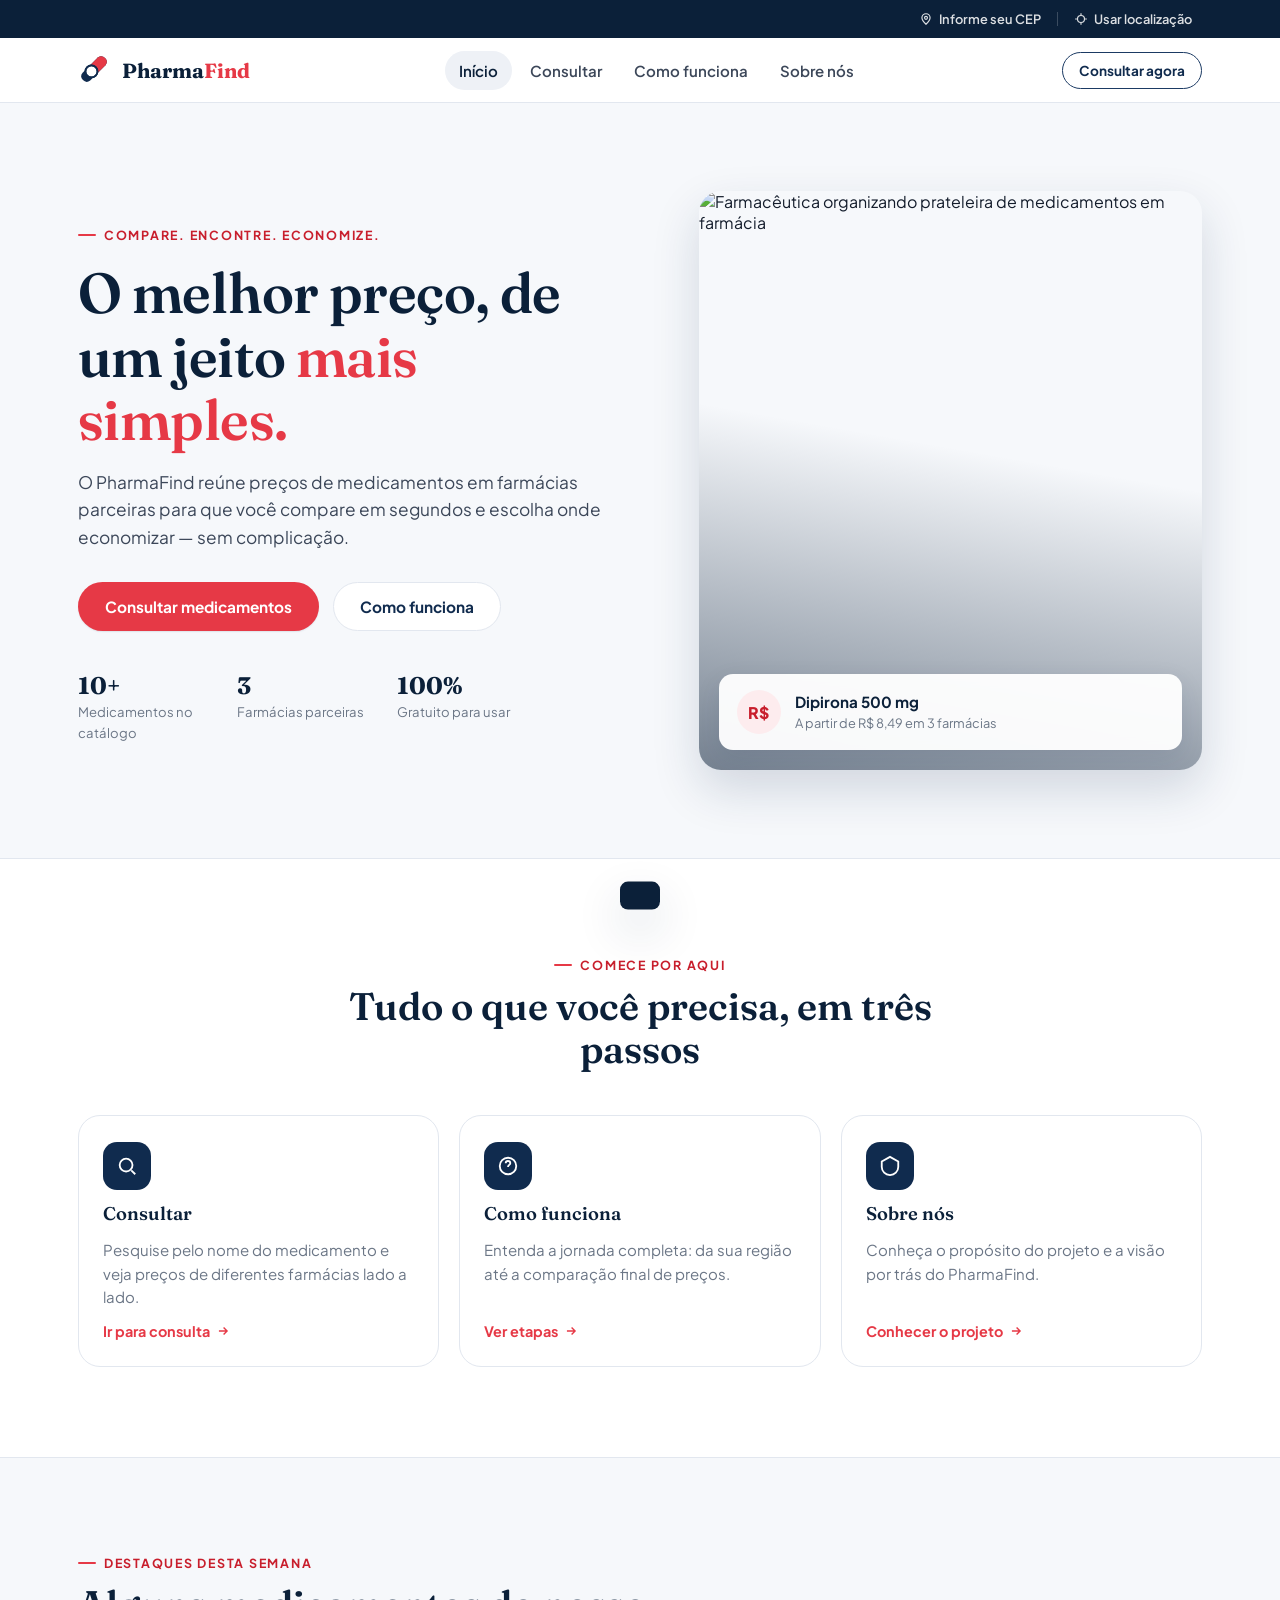
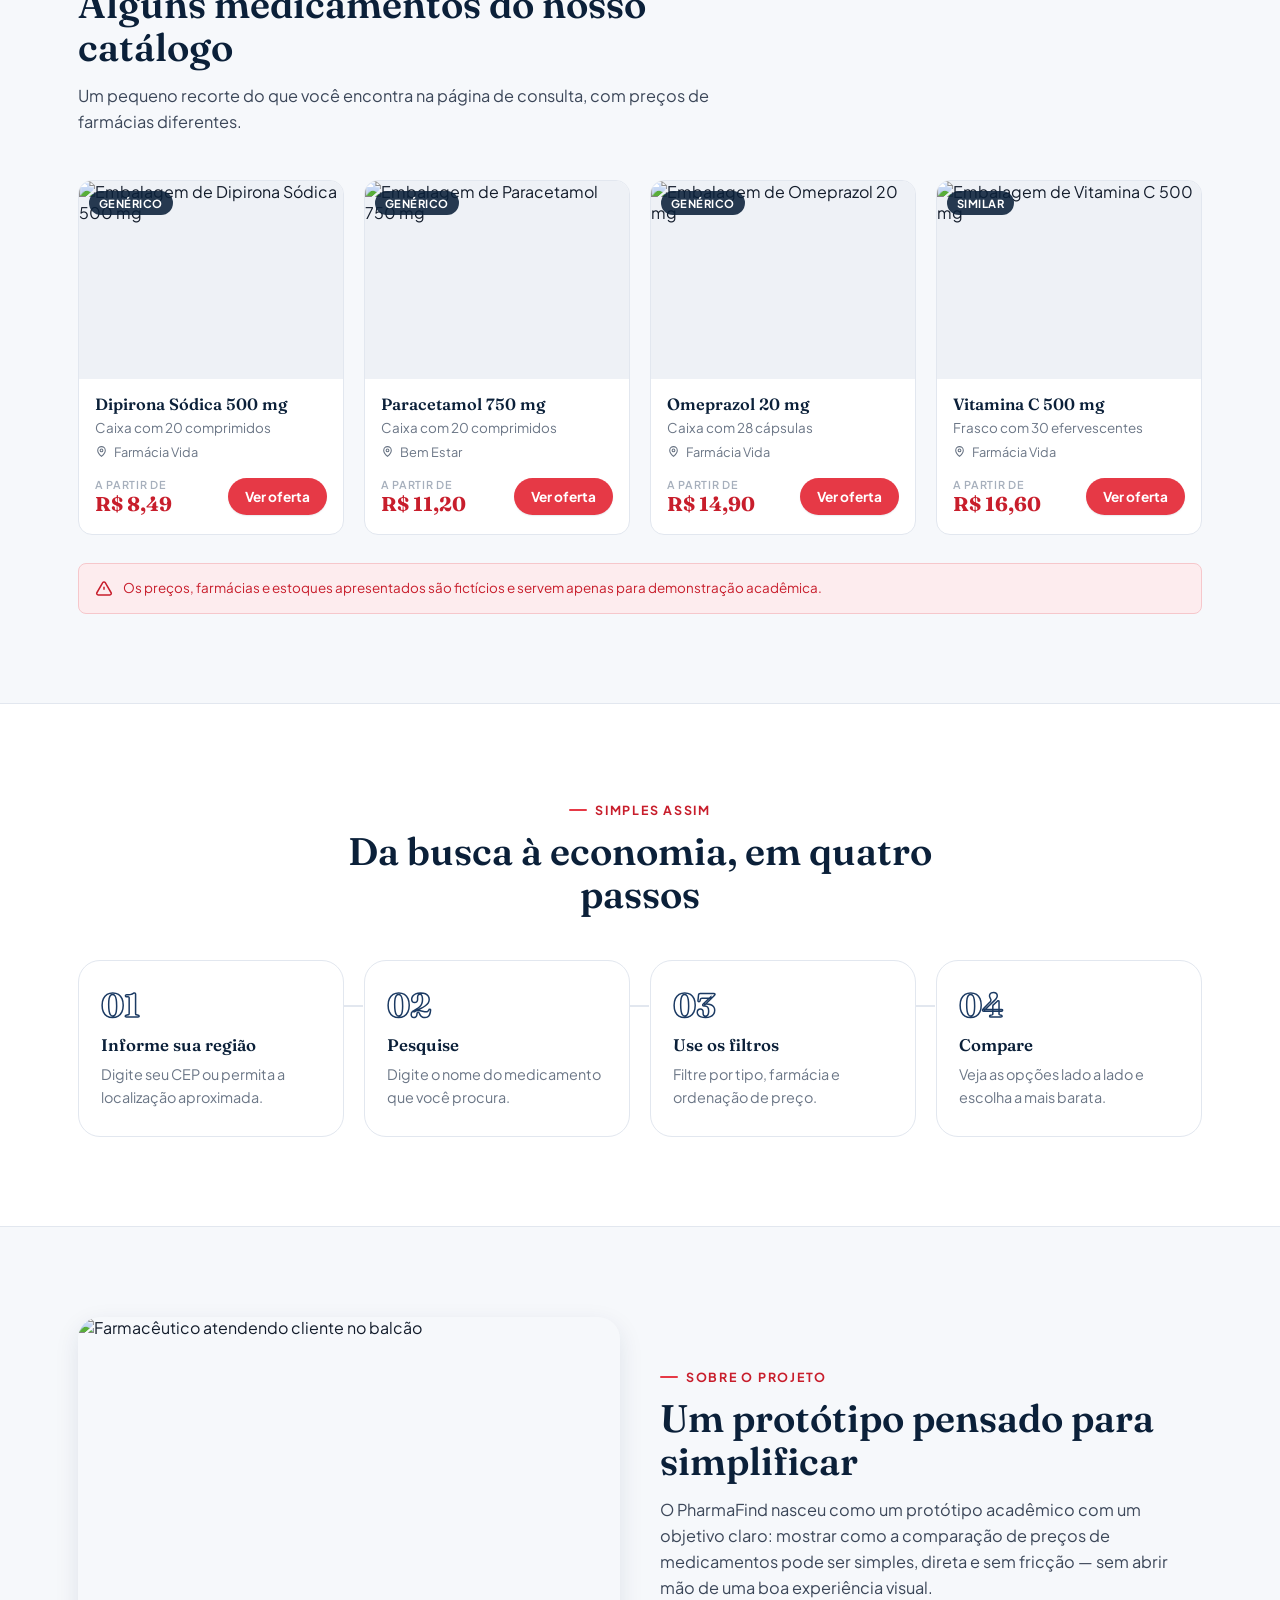
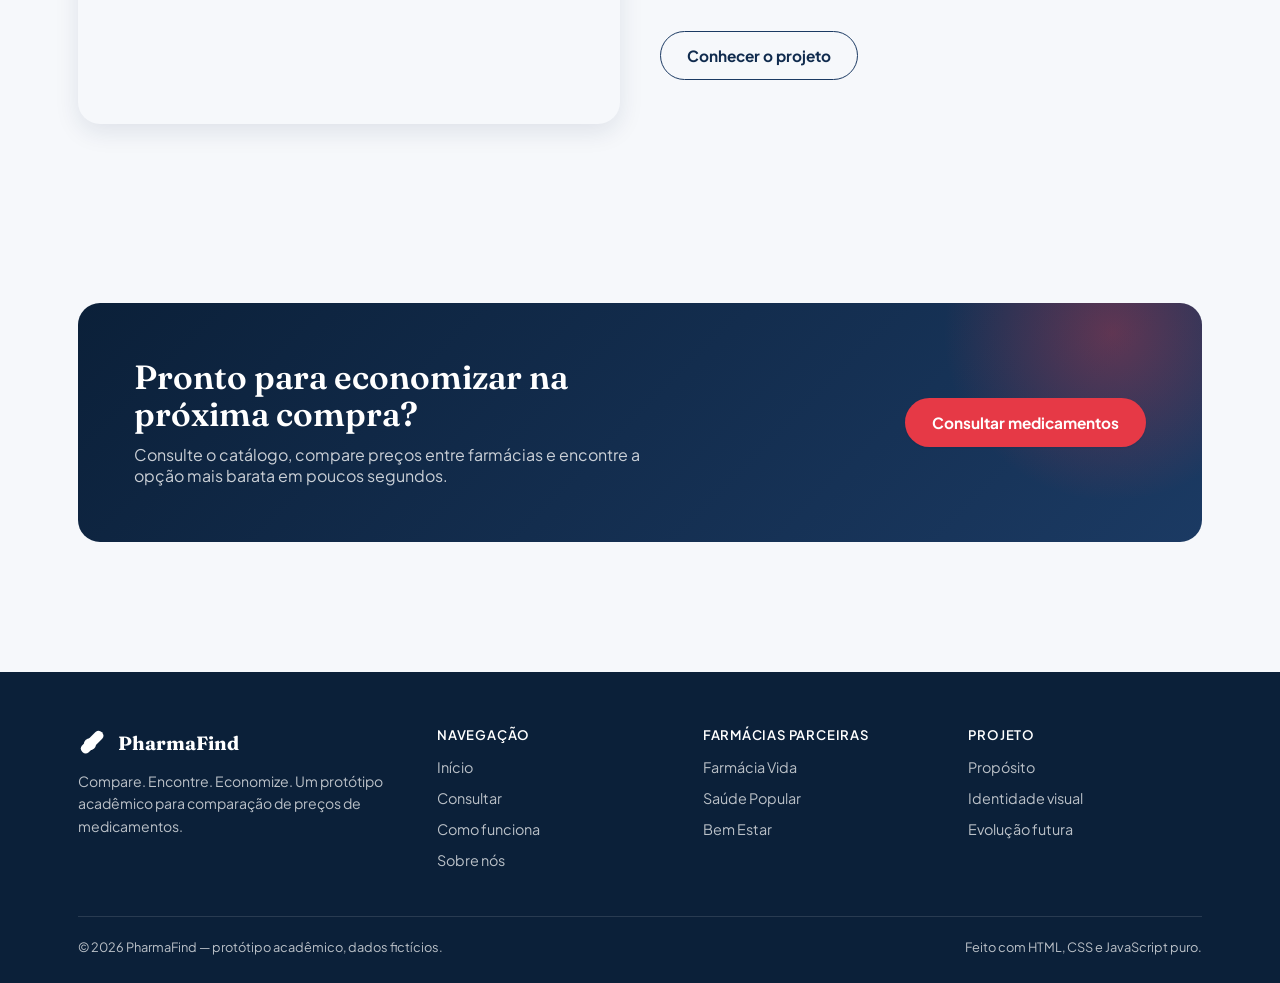
==== index.html @ b0ddcefe "Initial commit" ====
<!doctype html>
<html lang="pt-BR">
<head>
<meta charset="UTF-8">
<meta name="viewport" content="width=device-width, initial-scale=1">
<title>PharmaFind — Compare, encontre, economize</title>
<meta name="description" content="Compare preços de medicamentos entre farmácias e encontre a opção mais barata perto de você. Protótipo acadêmico PharmaFind.">
<link rel="preconnect" href="https://fonts.googleapis.com">
<link rel="preconnect" href="https://fonts.gstatic.com" crossorigin>
<link href="https://fonts.googleapis.com/css2?family=Fraunces:opsz,wght@9..144,500;9..144,600;9..144,700&family=Plus+Jakarta+Sans:wght@400;500;600;700;800&display=swap" rel="stylesheet">
<link rel="stylesheet" href="style.css">
</head>
<body>

<!-- ============ BARRA DE UTILIDADE (CEP / LOCALIZAÇÃO) ============ -->
<div class="utility-bar">
  <div class="container">
    <button class="utility-btn" data-open-cep type="button">
      <svg viewBox="0 0 24 24" fill="none" stroke="currentColor" stroke-width="2"><path d="M12 21s-7-6.2-7-11a7 7 0 0 1 14 0c0 4.8-7 11-7 11Z"/><circle cx="12" cy="10" r="2.5"/></svg>
      <span data-cep-display>Informe seu CEP</span>
    </button>
    <span class="utility-sep" aria-hidden="true"></span>
    <button class="utility-btn" data-open-location type="button">
      <svg viewBox="0 0 24 24" fill="none" stroke="currentColor" stroke-width="2"><path d="M12 2v3M12 19v3M2 12h3M19 12h3"/><circle cx="12" cy="12" r="6"/></svg>
      Usar localização
    </button>
  </div>
</div>

<!-- ============ CABEÇALHO ============ -->
<header class="site-header">
  <div class="container">
    <a href="index.html" class="brand">
      <svg class="brand-mark" viewBox="0 0 48 48" fill="none">
        <path d="M28 6.5 6.5 28a7.6 7.6 0 0 0 10.7 10.7L38.7 17.2A7.6 7.6 0 0 0 28 6.5Z" fill="#102B4E"/>
        <path d="M28 6.5 17.6 16.9l10.7 10.7L38.7 17.2A7.6 7.6 0 0 0 28 6.5Z" fill="#E63946"/>
        <circle cx="19" cy="26" r="8.5" fill="#fff" stroke="#102B4E" stroke-width="2.4"/>
        <circle cx="19" cy="26" r="8.5" fill="none" stroke="#102B4E" stroke-width="2.4"/>
      </svg>
      <span class="brand-name">Pharma<b>Find</b></span>
    </a>

    <nav class="main-nav" aria-label="Navegação principal">
      <a href="index.html" aria-current="page">Início</a>
      <a href="consulta.html">Consultar</a>
      <a href="como-funciona.html">Como funciona</a>
      <a href="sobre.html">Sobre nós</a>
    </nav>

    <div class="header-actions">
      <a href="consulta.html" class="btn btn-outline btn-sm">Consultar agora</a>
      <button class="hamburger" id="hamburgerBtn" aria-expanded="false" aria-controls="mobileNav" aria-label="Abrir menu">
        <span></span>
      </button>
    </div>
  </div>
</header>

<nav class="mobile-nav" id="mobileNav" aria-label="Navegação mobile">
  <a href="index.html" aria-current="page">Início</a>
  <a href="consulta.html">Consultar</a>
  <a href="como-funciona.html">Como funciona</a>
  <a href="sobre.html">Sobre nós</a>
  <div class="mobile-cta">
    <a href="consulta.html" class="btn btn-primary btn-block">Consultar medicamentos</a>
  </div>
</nav>

<main>
  <!-- ============ HERO ============ -->
  <section class="hero">
    <div class="container">
      <div class="hero-copy">
        <p class="eyebrow">Compare. Encontre. Economize.</p>
        <h1 class="hero-title">O melhor preço, de um jeito <em>mais simples.</em></h1>
        <p class="hero-sub">O PharmaFind reúne preços de medicamentos em farmácias parceiras para que você compare em segundos e escolha onde economizar — sem complicação.</p>
        <div class="hero-cta">
          <a href="consulta.html" class="btn btn-primary">Consultar medicamentos</a>
          <a href="como-funciona.html" class="btn btn-ghost">Como funciona</a>
        </div>
        <div class="hero-stats">
          <div class="hero-stat"><b>10+</b><span>Medicamentos no catálogo</span></div>
          <div class="hero-stat"><b>3</b><span>Farmácias parceiras</span></div>
          <div class="hero-stat"><b>100%</b><span>Gratuito para usar</span></div>
        </div>
      </div>
      <div class="hero-media">
        <img src="https://images.unsplash.com/photo-1587854692152-cbe660dbde88?auto=format&fit=crop&w=1000&q=80" alt="Farmacêutica organizando prateleira de medicamentos em farmácia">
        <div class="hero-floating">
          <div class="badge">R$</div>
          <div>
            <strong>Dipirona 500 mg</strong>
            <span>A partir de R$ 8,49 em 3 farmácias</span>
          </div>
        </div>
      </div>
    </div>
  </section>

  <!-- ============ ATALHOS ============ -->
  <section class="section bg-alt">
    <div class="container">
      <div class="section-head center">
        <p class="eyebrow">Comece por aqui</p>
        <h2 class="section-title">Tudo o que você precisa, em três passos</h2>
      </div>
      <div class="shortcut-grid">
        <a href="consulta.html" class="shortcut-card">
          <div class="shortcut-icon">
            <svg viewBox="0 0 24 24" fill="none" stroke="currentColor" stroke-width="2"><circle cx="11" cy="11" r="7"/><path d="m21 21-4.3-4.3"/></svg>
          </div>
          <h3>Consultar</h3>
          <p>Pesquise pelo nome do medicamento e veja preços de diferentes farmácias lado a lado.</p>
          <span class="shortcut-link">Ir para consulta <svg viewBox="0 0 24 24" fill="none" stroke="currentColor" stroke-width="2.4"><path d="M5 12h14M13 6l6 6-6 6"/></svg></span>
        </a>
        <a href="como-funciona.html" class="shortcut-card">
          <div class="shortcut-icon">
            <svg viewBox="0 0 24 24" fill="none" stroke="currentColor" stroke-width="2"><path d="M12 17h.01"/><path d="M9.5 9a2.5 2.5 0 0 1 5 0c0 1.7-2.5 2-2.5 4"/><circle cx="12" cy="12" r="9"/></svg>
          </div>
          <h3>Como funciona</h3>
          <p>Entenda a jornada completa: da sua região até a comparação final de preços.</p>
          <span class="shortcut-link">Ver etapas <svg viewBox="0 0 24 24" fill="none" stroke="currentColor" stroke-width="2.4"><path d="M5 12h14M13 6l6 6-6 6"/></svg></span>
        </a>
        <a href="sobre.html" class="shortcut-card">
          <div class="shortcut-icon">
            <svg viewBox="0 0 24 24" fill="none" stroke="currentColor" stroke-width="2"><path d="M12 2 3 7v6c0 5 4 8.5 9 9 5-.5 9-4 9-9V7l-9-5Z"/></svg>
          </div>
          <h3>Sobre nós</h3>
          <p>Conheça o propósito do projeto e a visão por trás do PharmaFind.</p>
          <span class="shortcut-link">Conhecer o projeto <svg viewBox="0 0 24 24" fill="none" stroke="currentColor" stroke-width="2.4"><path d="M5 12h14M13 6l6 6-6 6"/></svg></span>
        </a>
      </div>
    </div>
  </section>

  <!-- ============ DESTAQUES ============ -->
  <section class="section">
    <div class="container">
      <div class="section-head">
        <p class="eyebrow">Destaques desta semana</p>
        <h2 class="section-title">Alguns medicamentos do nosso catálogo</h2>
        <p class="section-sub">Um pequeno recorte do que você encontra na página de consulta, com preços de farmácias diferentes.</p>
      </div>
      <div class="med-grid" id="destaquesGrid">
        <article class="med-card">
          <div class="med-thumb">
            <img src="https://images.unsplash.com/photo-1584308666744-24d5c474f2ae?auto=format&fit=crop&w=600&q=80" alt="Embalagem de Dipirona Sódica 500 mg">
            <span class="med-type">Genérico</span>
          </div>
          <div class="med-body">
            <h3 class="med-name">Dipirona Sódica 500 mg</h3>
            <p class="med-desc">Caixa com 20 comprimidos</p>
            <p class="med-pharmacy"><svg viewBox="0 0 24 24" fill="none" stroke="currentColor" stroke-width="2"><path d="M12 21s-7-6.2-7-11a7 7 0 0 1 14 0c0 4.8-7 11-7 11Z"/><circle cx="12" cy="10" r="2.5"/></svg>Farmácia Vida</p>
            <div class="med-footer">
              <p class="med-price"><small>A partir de</small>R$ 8,49</p>
              <a href="consulta.html" class="btn btn-primary btn-sm">Ver oferta</a>
            </div>
          </div>
        </article>
        <article class="med-card">
          <div class="med-thumb">
            <img src="https://images.unsplash.com/photo-1471864190281-a93a3070b6de?auto=format&fit=crop&w=600&q=80" alt="Embalagem de Paracetamol 750 mg">
            <span class="med-type">Genérico</span>
          </div>
          <div class="med-body">
            <h3 class="med-name">Paracetamol 750 mg</h3>
            <p class="med-desc">Caixa com 20 comprimidos</p>
            <p class="med-pharmacy"><svg viewBox="0 0 24 24" fill="none" stroke="currentColor" stroke-width="2"><path d="M12 21s-7-6.2-7-11a7 7 0 0 1 14 0c0 4.8-7 11-7 11Z"/><circle cx="12" cy="10" r="2.5"/></svg>Bem Estar</p>
            <div class="med-footer">
              <p class="med-price"><small>A partir de</small>R$ 11,20</p>
              <a href="consulta.html" class="btn btn-primary btn-sm">Ver oferta</a>
            </div>
          </div>
        </article>
        <article class="med-card">
          <div class="med-thumb">
            <img src="https://images.unsplash.com/photo-1587560699334-cc4ff634909a?auto=format&fit=crop&w=600&q=80" alt="Embalagem de Omeprazol 20 mg">
            <span class="med-type">Genérico</span>
          </div>
          <div class="med-body">
            <h3 class="med-name">Omeprazol 20 mg</h3>
            <p class="med-desc">Caixa com 28 cápsulas</p>
            <p class="med-pharmacy"><svg viewBox="0 0 24 24" fill="none" stroke="currentColor" stroke-width="2"><path d="M12 21s-7-6.2-7-11a7 7 0 0 1 14 0c0 4.8-7 11-7 11Z"/><circle cx="12" cy="10" r="2.5"/></svg>Farmácia Vida</p>
            <div class="med-footer">
              <p class="med-price"><small>A partir de</small>R$ 14,90</p>
              <a href="consulta.html" class="btn btn-primary btn-sm">Ver oferta</a>
            </div>
          </div>
        </article>
        <article class="med-card">
          <div class="med-thumb">
            <img src="https://images.unsplash.com/photo-1576091160399-112ba8d25d1d?auto=format&fit=crop&w=600&q=80" alt="Embalagem de Vitamina C 500 mg">
            <span class="med-type">Similar</span>
          </div>
          <div class="med-body">
            <h3 class="med-name">Vitamina C 500 mg</h3>
            <p class="med-desc">Frasco com 30 efervescentes</p>
            <p class="med-pharmacy"><svg viewBox="0 0 24 24" fill="none" stroke="currentColor" stroke-width="2"><path d="M12 21s-7-6.2-7-11a7 7 0 0 1 14 0c0 4.8-7 11-7 11Z"/><circle cx="12" cy="10" r="2.5"/></svg>Farmácia Vida</p>
            <div class="med-footer">
              <p class="med-price"><small>A partir de</small>R$ 16,60</p>
              <a href="consulta.html" class="btn btn-primary btn-sm">Ver oferta</a>
            </div>
          </div>
        </article>
      </div>
      <p class="disclaimer">
        <svg viewBox="0 0 24 24" fill="none" stroke="currentColor" stroke-width="2"><path d="M12 9v4M12 17h.01"/><path d="M10.3 3.6 2.5 17a2 2 0 0 0 1.7 3h15.6a2 2 0 0 0 1.7-3L13.7 3.6a2 2 0 0 0-3.4 0Z"/></svg>
        Os preços, farmácias e estoques apresentados são fictícios e servem apenas para demonstração acadêmica.
      </p>
    </div>
  </section>

  <!-- ============ COMO FUNCIONA (teaser) ============ -->
  <section class="section bg-alt">
    <div class="container">
      <div class="section-head center">
        <p class="eyebrow">Simples assim</p>
        <h2 class="section-title">Da busca à economia, em quatro passos</h2>
      </div>
      <div class="steps-grid">
        <div class="step-card">
          <span class="step-num">01</span>
          <h3>Informe sua região</h3>
          <p>Digite seu CEP ou permita a localização aproximada.</p>
        </div>
        <div class="step-card">
          <span class="step-num">02</span>
          <h3>Pesquise</h3>
          <p>Digite o nome do medicamento que você procura.</p>
        </div>
        <div class="step-card">
          <span class="step-num">03</span>
          <h3>Use os filtros</h3>
          <p>Filtre por tipo, farmácia e ordenação de preço.</p>
        </div>
        <div class="step-card">
          <span class="step-num">04</span>
          <h3>Compare</h3>
          <p>Veja as opções lado a lado e escolha a mais barata.</p>
        </div>
      </div>
    </div>
  </section>

  <!-- ============ SOBRE (teaser) ============ -->
  <section class="section">
    <div class="container about-hero">
      <img src="https://images.unsplash.com/photo-1512069772995-ec65ed45afd6?auto=format&fit=crop&w=900&q=80" alt="Farmacêutico atendendo cliente no balcão">
      <div>
        <p class="eyebrow">Sobre o projeto</p>
        <h2 class="section-title">Um protótipo pensado para simplificar</h2>
        <p class="section-sub">O PharmaFind nasceu como um protótipo acadêmico com um objetivo claro: mostrar como a comparação de preços de medicamentos pode ser simples, direta e sem fricção — sem abrir mão de uma boa experiência visual.</p>
        <div class="hero-cta">
          <a href="sobre.html" class="btn btn-outline">Conhecer o projeto</a>
        </div>
      </div>
    </div>
  </section>

  <!-- ============ CTA FINAL ============ -->
  <section class="section">
    <div class="container">
      <div class="cta-band">
        <div>
          <h2>Pronto para economizar na próxima compra?</h2>
          <p>Consulte o catálogo, compare preços entre farmácias e encontre a opção mais barata em poucos segundos.</p>
        </div>
        <a href="consulta.html" class="btn btn-primary">Consultar medicamentos</a>
      </div>
    </div>
  </section>
</main>

<!-- ============ RODAPÉ ============ -->
<footer class="site-footer">
  <div class="container">
    <div class="footer-grid">
      <div>
        <div class="footer-brand">
          <svg class="brand-mark" viewBox="0 0 48 48" fill="none" style="width:30px;height:30px;">
            <path d="M28 6.5 6.5 28a7.6 7.6 0 0 0 10.7 10.7L38.7 17.2A7.6 7.6 0 0 0 28 6.5Z" fill="#fff"/>
            <circle cx="19" cy="26" r="8.5" fill="#0B2039" stroke="#fff" stroke-width="2.4"/>
          </svg>
          PharmaFind
        </div>
        <p class="footer-tagline">Compare. Encontre. Economize. Um protótipo acadêmico para comparação de preços de medicamentos.</p>
      </div>
      <div class="footer-col">
        <h4>Navegação</h4>
        <ul>
          <li><a href="index.html">Início</a></li>
          <li><a href="consulta.html">Consultar</a></li>
          <li><a href="como-funciona.html">Como funciona</a></li>
          <li><a href="sobre.html">Sobre nós</a></li>
        </ul>
      </div>
      <div class="footer-col">
        <h4>Farmácias parceiras</h4>
        <ul>
          <li><a href="consulta.html">Farmácia Vida</a></li>
          <li><a href="consulta.html">Saúde Popular</a></li>
          <li><a href="consulta.html">Bem Estar</a></li>
        </ul>
      </div>
      <div class="footer-col">
        <h4>Projeto</h4>
        <ul>
          <li><a href="sobre.html">Propósito</a></li>
          <li><a href="sobre.html">Identidade visual</a></li>
          <li><a href="como-funciona.html">Evolução futura</a></li>
        </ul>
      </div>
    </div>
    <div class="footer-bottom">
      <span>© 2026 PharmaFind — protótipo acadêmico, dados fictícios.</span>
      <span>Feito com HTML, CSS e JavaScript puro.</span>
    </div>
  </div>
</footer>

<!-- ============ POPUP: CEP ============ -->
<div class="overlay" id="cepOverlay" role="dialog" aria-modal="true" aria-labelledby="cepTitle">
  <div class="dialog">
    <button class="dialog-close" data-close-dialog aria-label="Fechar">
      <svg width="16" height="16" viewBox="0 0 24 24" fill="none" stroke="currentColor" stroke-width="2.4"><path d="m6 6 12 12M18 6 6 18"/></svg>
    </button>
    <h3 id="cepTitle">Informe seu CEP</h3>
    <p>Usamos o CEP apenas para simular ofertas de farmácias próximas a você.</p>
    <form id="cepForm">
      <div class="field">
        <label for="cepInput">CEP</label>
        <input type="text" id="cepInput" inputmode="numeric" placeholder="00000-000" maxlength="9" aria-describedby="cepError">
        <p class="field-error" id="cepError"></p>
        <p class="field-success" id="cepSuccess"></p>
      </div>
      <div class="dialog-actions">
        <button type="submit" class="btn btn-primary">Salvar CEP</button>
      </div>
    </form>
  </div>
</div>

<!-- ============ POPUP: LOCALIZAÇÃO ============ -->
<div class="overlay" id="locationOverlay" role="dialog" aria-modal="true" aria-labelledby="locationTitle">
  <div class="dialog">
    <button class="dialog-close" data-close-dialog aria-label="Fechar">
      <svg width="16" height="16" viewBox="0 0 24 24" fill="none" stroke="currentColor" stroke-width="2.4"><path d="m6 6 12 12M18 6 6 18"/></svg>
    </button>
    <div class="geo-icon">
      <svg viewBox="0 0 24 24" fill="none" stroke="currentColor" stroke-width="2"><path d="M12 2v3M12 19v3M2 12h3M19 12h3"/><circle cx="12" cy="12" r="6"/></svg>
    </div>
    <h3 id="locationTitle">Usar sua localização?</h3>
    <p>Sua localização aproximada será usada apenas para simular ofertas de farmácias próximas. Você pode recusar a qualquer momento.</p>
    <div class="dialog-actions">
      <button class="btn btn-ghost" id="locationDeny" type="button">Agora não</button>
      <button class="btn btn-primary" id="locationAllow" type="button">Permitir localização</button>
    </div>
  </div>
</div>

<div class="toast" id="toast" role="status" aria-live="polite"></div>

<script src="script.js"></script>
</body>
</html>
---- style.css ----
/* =========================================================
   PharmaFind — Design System
   Tokens
========================================================= */
:root{
  /* Brand */
  --navy-900: #0B2039;
  --navy-800: #102B4E;
  --navy-700: #1B3A63;
  --navy-600: #2E4E7C;
  --red-600: #E63946;
  --red-700: #C81E2C;
  --red-100: #FDECEE;

  /* Neutrals */
  --white: #FFFFFF;
  --bg: #F6F8FB;
  --bg-alt: #EEF1F6;
  --line: #E2E7EF;
  --ink-900: #131C2B;
  --ink-700: #3C4759;
  --ink-500: #6B7686;
  --ink-300: #A6AFBC;

  /* Elevation */
  --shadow-sm: 0 1px 2px rgba(16, 43, 78, 0.06), 0 1px 1px rgba(16, 43, 78, 0.04);
  --shadow-md: 0 8px 24px rgba(16, 43, 78, 0.10);
  --shadow-lg: 0 20px 48px rgba(16, 43, 78, 0.16);

  /* Radius */
  --r-sm: 8px;
  --r-md: 14px;
  --r-lg: 22px;
  --r-pill: 999px;

  /* Type */
  --font-display: "Fraunces", "Iowan Old Style", serif;
  --font-body: "Plus Jakarta Sans", -apple-system, BlinkMacSystemFont, "Segoe UI", sans-serif;

  /* Layout */
  --container: 1220px;
  --gutter: clamp(20px, 5vw, 48px);
  --header-h: 64px;
}

/* =========================================================
   Reset
========================================================= */
*, *::before, *::after{ box-sizing: border-box; }
html{ scroll-behavior: smooth; }
body{
  margin: 0;
  font-family: var(--font-body);
  color: var(--ink-900);
  background: var(--bg);
  -webkit-font-smoothing: antialiased;
  text-rendering: optimizeLegibility;
  overflow-wrap: break-word;
  word-break: normal;
}
img{ max-width: 100%; display: block; }
h1,h2,h3,h4{ font-family: var(--font-display); margin: 0; line-height: 1.12; color: var(--navy-900); font-weight: 600; }
p{ margin: 0; }
a{ color: inherit; text-decoration: none; }
ul{ margin: 0; padding: 0; list-style: none; }
button{ font-family: inherit; cursor: pointer; }
input{ font-family: inherit; }

:focus-visible{
  outline: 3px solid var(--red-600);
  outline-offset: 2px;
  border-radius: 4px;
}

@media (prefers-reduced-motion: reduce){
  *, *::before, *::after{
    animation-duration: 0.001ms !important;
    animation-iteration-count: 1 !important;
    transition-duration: 0.001ms !important;
    scroll-behavior: auto !important;
  }
}

.container{
  width: 100%;
  max-width: var(--container);
  margin-inline: auto;
  padding-inline: var(--gutter);
}

.visually-hidden{
  position: absolute !important;
  width: 1px; height: 1px;
  padding: 0; margin: -1px;
  overflow: hidden;
  clip: rect(0,0,0,0);
  white-space: nowrap;
  border: 0;
}

.eyebrow{
  display: inline-flex;
  align-items: center;
  gap: 8px;
  font-size: 0.78rem;
  font-weight: 700;
  letter-spacing: 0.14em;
  text-transform: uppercase;
  color: var(--red-700);
}
.eyebrow::before{
  content: "";
  width: 18px;
  height: 2px;
  background: var(--red-600);
  border-radius: 2px;
}

/* =========================================================
   Buttons
========================================================= */
.btn{
  display: inline-flex;
  align-items: center;
  justify-content: center;
  gap: 8px;
  padding: 14px 26px;
  border-radius: var(--r-pill);
  font-weight: 700;
  font-size: 0.96rem;
  border: 1.5px solid transparent;
  transition: transform 0.15s ease, box-shadow 0.15s ease, background 0.15s ease, color .15s ease, border-color .15s ease;
  white-space: nowrap;
}
.btn:active{ transform: translateY(1px); }
.btn-primary{
  background: var(--red-600);
  color: var(--white);
  box-shadow: var(--shadow-sm);
}
.btn-primary:hover{ background: var(--red-700); box-shadow: var(--shadow-md); }
.btn-outline{
  background: transparent;
  color: var(--navy-800);
  border-color: var(--navy-700);
}
.btn-outline:hover{ background: var(--navy-800); color: var(--white); }
.btn-ghost{
  background: var(--white);
  color: var(--navy-800);
  border-color: var(--line);
}
.btn-ghost:hover{ border-color: var(--navy-700); }
.btn-sm{ padding: 9px 16px; font-size: 0.85rem; }
.btn-block{ width: 100%; }

/* =========================================================
   Top utility bar (CEP / location)
========================================================= */
.utility-bar{
  background: var(--navy-900);
  color: rgba(255,255,255,0.86);
}
.utility-bar .container{
  display: flex;
  align-items: center;
  justify-content: flex-end;
  gap: 6px;
  min-height: 38px;
  font-size: 0.8rem;
  flex-wrap: wrap;
}
.utility-btn{
  background: none;
  border: none;
  color: inherit;
  display: inline-flex;
  align-items: center;
  gap: 6px;
  padding: 8px 10px;
  border-radius: var(--r-sm);
  font-size: 0.8rem;
  font-weight: 600;
  transition: background 0.15s ease, color 0.15s ease;
}
.utility-btn:hover{ background: rgba(255,255,255,0.10); color: #fff; }
.utility-btn svg{ width: 14px; height: 14px; flex: none; }
.utility-sep{
  width: 1px; height: 14px;
  background: rgba(255,255,255,0.2);
}
.utility-cep-value{
  font-weight: 700;
  color: #fff;
}

/* =========================================================
   Header / Nav
========================================================= */
.site-header{
  position: sticky;
  top: 0;
  z-index: 60;
  background: rgba(255,255,255,0.92);
  backdrop-filter: saturate(180%) blur(10px);
  border-bottom: 1px solid var(--line);
}
.site-header .container{
  display: flex;
  align-items: center;
  justify-content: space-between;
  height: var(--header-h);
  gap: 16px;
}
.brand{
  display: inline-flex;
  align-items: center;
  gap: 10px;
  font-family: var(--font-display);
  font-weight: 700;
  font-size: 1.28rem;
  color: var(--navy-900);
  flex: none;
}
.brand-mark{
  width: 34px; height: 34px;
  flex: none;
}
.brand-name b{ color: var(--red-600); font-weight: 700; }

.main-nav{ display: flex; align-items: center; gap: 4px; }
.main-nav a{
  padding: 10px 14px;
  border-radius: var(--r-pill);
  font-weight: 600;
  font-size: 0.94rem;
  color: var(--ink-700);
  transition: background 0.15s ease, color 0.15s ease;
  position: relative;
}
.main-nav a:hover{ color: var(--navy-900); background: var(--bg-alt); }
.main-nav a[aria-current="page"]{ color: var(--navy-900); background: var(--bg-alt); }

.header-actions{ display: flex; align-items: center; gap: 10px; }

.hamburger{
  display: none;
  flex: none;
  width: 42px; height: 42px;
  border-radius: var(--r-sm);
  border: 1px solid var(--line);
  background: var(--white);
  align-items: center;
  justify-content: center;
}
.hamburger span, .hamburger span::before, .hamburger span::after{
  content: "";
  display: block;
  width: 18px; height: 2px;
  background: var(--navy-900);
  border-radius: 2px;
  position: relative;
  transition: transform 0.2s ease, opacity 0.2s ease;
}
.hamburger span::before{ position: absolute; top: -6px; }
.hamburger span::after{ position: absolute; top: 6px; }
.hamburger[aria-expanded="true"] span{ background: transparent; }
.hamburger[aria-expanded="true"] span::before{ top: 0; transform: rotate(45deg); }
.hamburger[aria-expanded="true"] span::after{ top: 0; transform: rotate(-45deg); }

.mobile-nav{
  display: none;
  position: fixed;
  inset: var(--header-h) 0 0 0;
  background: var(--white);
  z-index: 55;
  padding: 18px var(--gutter) 32px;
  overflow-y: auto;
}
.mobile-nav.open{ display: block; }
.mobile-nav a{
  display: block;
  padding: 16px 4px;
  font-size: 1.15rem;
  font-weight: 700;
  color: var(--navy-900);
  border-bottom: 1px solid var(--line);
  font-family: var(--font-display);
}
.mobile-nav .mobile-cta{ margin-top: 22px; display: flex; flex-direction: column; gap: 12px; }

@media (max-width: 900px){
  .main-nav{ display: none; }
  .hamburger{ display: inline-flex; }
  .header-actions .btn-outline{ display: none; }
}
@media (max-width: 640px){
  .utility-bar .container{ justify-content: space-between; }
}

/* =========================================================
   Hero (index)
========================================================= */
.hero{
  position: relative;
  padding-block: clamp(40px, 7vw, 88px);
  overflow: hidden;
}
.hero .container{
  display: grid;
  grid-template-columns: minmax(0, 1.05fr) minmax(0, 0.95fr);
  gap: clamp(28px, 5vw, 64px);
  align-items: center;
}
.hero-copy .eyebrow{ margin-bottom: 18px; }
.hero-title{
  font-size: clamp(2.1rem, 4.4vw, 3.6rem);
  letter-spacing: -0.01em;
}
.hero-title em{
  font-style: normal;
  color: var(--red-600);
}
.hero-sub{
  margin-top: 18px;
  font-size: 1.08rem;
  color: var(--ink-700);
  max-width: 46ch;
  line-height: 1.6;
}
.hero-cta{
  margin-top: 30px;
  display: flex;
  flex-wrap: wrap;
  gap: 14px;
}
.hero-stats{
  margin-top: 40px;
  display: grid;
  grid-template-columns: repeat(3, minmax(0,1fr));
  gap: 18px;
  max-width: 460px;
}
.hero-stat b{
  display: block;
  font-family: var(--font-display);
  font-size: 1.5rem;
  color: var(--navy-900);
}
.hero-stat span{
  font-size: 0.82rem;
  color: var(--ink-500);
}
.hero-media{
  position: relative;
  border-radius: var(--r-lg);
  overflow: hidden;
  box-shadow: var(--shadow-lg);
  aspect-ratio: 4 / 4.6;
}
.hero-media img{
  width: 100%; height: 100%;
  object-fit: cover;
}
.hero-media::after{
  content: "";
  position: absolute; inset: 0;
  background: linear-gradient(190deg, rgba(11,32,57,0) 45%, rgba(11,32,57,0.55) 100%);
}
.hero-floating{
  position: absolute;
  left: 20px; bottom: 20px;
  right: 20px;
  z-index: 2;
  background: rgba(255,255,255,0.95);
  backdrop-filter: blur(6px);
  border-radius: var(--r-md);
  padding: 16px 18px;
  display: flex;
  align-items: center;
  gap: 14px;
  box-shadow: var(--shadow-md);
}
.hero-floating .badge{
  width: 44px; height: 44px;
  border-radius: 50%;
  background: var(--red-100);
  color: var(--red-700);
  display: flex; align-items: center; justify-content: center;
  flex: none;
  font-weight: 800;
}
.hero-floating strong{ display:block; font-size: 0.95rem; color: var(--navy-900); }
.hero-floating span{ font-size: 0.8rem; color: var(--ink-500); }

@media (max-width: 900px){
  .hero .container{ grid-template-columns: minmax(0,1fr); }
  .hero-media{ order: -1; aspect-ratio: 16/10; }
}
@media (max-width: 480px){
  .hero-stats{ grid-template-columns: repeat(3, minmax(0,1fr)); gap: 10px; }
}

/* =========================================================
   Sections generic
========================================================= */
.section{ padding-block: clamp(48px, 7vw, 92px); }
.section-head{
  max-width: 640px;
  margin-bottom: clamp(28px, 4vw, 44px);
}
.section-head.center{ margin-inline: auto; text-align: center; }
.section-title{
  font-size: clamp(1.7rem, 3vw, 2.4rem);
  margin-top: 12px;
}
.section-sub{
  margin-top: 14px;
  color: var(--ink-700);
  font-size: 1.02rem;
  line-height: 1.6;
}
.bg-alt{ background: var(--white); border-top: 1px solid var(--line); border-bottom: 1px solid var(--line); }

/* =========================================================
   Shortcut cards (Home)
========================================================= */
.shortcut-grid{
  display: grid;
  grid-template-columns: repeat(3, minmax(0,1fr));
  gap: 20px;
}
.shortcut-card{
  background: var(--white);
  border: 1px solid var(--line);
  border-radius: var(--r-lg);
  padding: 26px 24px;
  display: flex;
  flex-direction: column;
  gap: 14px;
  transition: transform 0.18s ease, box-shadow 0.18s ease, border-color 0.18s ease;
}
.shortcut-card:hover{ transform: translateY(-4px); box-shadow: var(--shadow-md); border-color: transparent; }
.shortcut-icon{
  width: 48px; height: 48px;
  border-radius: 14px;
  background: var(--navy-800);
  color: var(--white);
  display: flex; align-items: center; justify-content: center;
}
.shortcut-icon svg{ width: 22px; height: 22px; }
.shortcut-card h3{ font-size: 1.15rem; }
.shortcut-card p{ color: var(--ink-500); font-size: 0.94rem; line-height: 1.55; }
.shortcut-link{
  margin-top: auto;
  font-weight: 700;
  color: var(--red-600);
  font-size: 0.9rem;
  display: inline-flex;
  align-items: center;
  gap: 6px;
}
.shortcut-link svg{ width: 14px; height: 14px; transition: transform 0.15s ease; }
.shortcut-card:hover .shortcut-link svg{ transform: translateX(3px); }

@media (max-width: 760px){
  .shortcut-grid{ grid-template-columns: minmax(0,1fr); }
}

/* =========================================================
   Medicine cards (shared)
========================================================= */
.med-grid{
  display: grid;
  grid-template-columns: repeat(4, minmax(0, 1fr));
  gap: 20px;
}
.med-card{
  background: var(--white);
  border: 1px solid var(--line);
  border-radius: var(--r-md);
  overflow: hidden;
  display: flex;
  flex-direction: column;
  transition: transform 0.18s ease, box-shadow 0.18s ease;
}
.med-card:hover{ transform: translateY(-3px); box-shadow: var(--shadow-md); }
.med-thumb{
  position: relative;
  aspect-ratio: 4 / 3;
  background: var(--bg-alt);
}
.med-thumb img{ width: 100%; height: 100%; object-fit: cover; }
.med-type{
  position: absolute;
  top: 10px; left: 10px;
  background: rgba(11,32,57,0.88);
  color: #fff;
  font-size: 0.7rem;
  font-weight: 700;
  letter-spacing: 0.04em;
  text-transform: uppercase;
  padding: 5px 10px;
  border-radius: var(--r-pill);
}
.med-body{
  padding: 16px 16px 18px;
  display: flex;
  flex-direction: column;
  gap: 6px;
  flex: 1;
}
.med-name{
  font-family: var(--font-display);
  font-size: 1.02rem;
  color: var(--navy-900);
  font-weight: 600;
}
.med-desc{ font-size: 0.84rem; color: var(--ink-500); }
.med-pharmacy{
  font-size: 0.8rem;
  color: var(--ink-500);
  display: flex;
  align-items: center;
  gap: 6px;
  margin-top: 2px;
}
.med-pharmacy svg{ width: 13px; height: 13px; flex: none; }
.med-footer{
  margin-top: 12px;
  display: flex;
  align-items: center;
  justify-content: space-between;
  gap: 10px;
}
.med-price{
  font-family: var(--font-display);
  font-size: 1.25rem;
  font-weight: 700;
  color: var(--red-700);
}
.med-price small{
  display: block;
  font-family: var(--font-body);
  font-size: 0.68rem;
  font-weight: 600;
  color: var(--ink-300);
  text-transform: uppercase;
  letter-spacing: 0.06em;
}

@media (max-width: 1080px){ .med-grid{ grid-template-columns: repeat(3, minmax(0,1fr)); } }
@media (max-width: 760px){ .med-grid{ grid-template-columns: repeat(2, minmax(0,1fr)); gap: 14px; } }
@media (max-width: 460px){ .med-grid{ grid-template-columns: minmax(0,1fr); } }

.disclaimer{
  margin-top: 28px;
  display: flex;
  gap: 10px;
  align-items: flex-start;
  background: var(--red-100);
  border: 1px solid #F6C7CB;
  color: var(--red-700);
  padding: 14px 16px;
  border-radius: var(--r-sm);
  font-size: 0.84rem;
  line-height: 1.55;
}
.disclaimer svg{ width: 18px; height: 18px; flex: none; margin-top: 2px; }

/* =========================================================
   How-it-works steps (home teaser + full page)
========================================================= */
.steps-grid{
  display: grid;
  grid-template-columns: repeat(4, minmax(0,1fr));
  gap: 20px;
}
.step-card{
  background: var(--white);
  border-radius: var(--r-lg);
  border: 1px solid var(--line);
  padding: 28px 22px;
  position: relative;
}
.step-num{
  font-family: var(--font-display);
  font-size: 2.1rem;
  color: var(--bg-alt);
  -webkit-text-stroke: 1.5px var(--navy-700);
  color: transparent;
  font-weight: 700;
  line-height: 1;
}
.step-card h3{ margin-top: 14px; font-size: 1.05rem; }
.step-card p{ margin-top: 8px; color: var(--ink-500); font-size: 0.9rem; line-height: 1.55; }
.step-connector{
  display: none;
}
@media (min-width: 761px){
  .steps-grid .step-card:not(:last-child)::after{
    content: "";
    position: absolute;
    top: 44px; right: -20px;
    width: 20px; height: 2px;
    background: var(--line);
  }
}
@media (max-width: 900px){ .steps-grid{ grid-template-columns: repeat(2, minmax(0,1fr)); } }
@media (max-width: 480px){ .steps-grid{ grid-template-columns: minmax(0,1fr); } }

/* =========================================================
   CTA band
========================================================= */
.cta-band{
  background: linear-gradient(135deg, var(--navy-900), var(--navy-700));
  border-radius: var(--r-lg);
  padding: clamp(32px, 6vw, 56px);
  color: #fff;
  display: flex;
  align-items: center;
  justify-content: space-between;
  gap: 24px;
  flex-wrap: wrap;
  position: relative;
  overflow: hidden;
}
.cta-band::before{
  content: "";
  position: absolute;
  width: 340px; height: 340px;
  border-radius: 50%;
  background: radial-gradient(circle, rgba(230,57,70,0.35), transparent 70%);
  top: -140px; right: -80px;
}
.cta-band h2{ color: #fff; font-size: clamp(1.5rem, 3vw, 2.1rem); max-width: 22ch; }
.cta-band p{ color: rgba(255,255,255,0.78); margin-top: 10px; max-width: 44ch; }
.cta-band .btn-primary{ position: relative; z-index: 1; }

/* =========================================================
   Footer
========================================================= */
.site-footer{
  background: var(--navy-900);
  color: rgba(255,255,255,0.72);
  padding-block: 56px 28px;
  margin-top: 40px;
}
.footer-grid{
  display: grid;
  grid-template-columns: 1.4fr 1fr 1fr 1fr;
  gap: 32px;
  padding-bottom: 36px;
  border-bottom: 1px solid rgba(255,255,255,0.12);
}
.footer-brand{ display: flex; align-items: center; gap: 10px; font-family: var(--font-display); font-size: 1.2rem; color: #fff; font-weight: 700; }
.footer-brand .brand-mark{ filter: brightness(0) invert(1); }
.footer-tagline{ margin-top: 12px; font-size: 0.88rem; line-height: 1.6; max-width: 34ch; }
.footer-col h4{ color: #fff; font-family: var(--font-body); font-size: 0.82rem; letter-spacing: 0.06em; text-transform: uppercase; margin-bottom: 14px; }
.footer-col ul li{ margin-bottom: 10px; }
.footer-col a{ font-size: 0.9rem; transition: color 0.15s ease; }
.footer-col a:hover{ color: #fff; }
.footer-bottom{
  display: flex;
  justify-content: space-between;
  align-items: center;
  flex-wrap: wrap;
  gap: 10px;
  padding-top: 22px;
  font-size: 0.8rem;
}

@media (max-width: 860px){
  .footer-grid{ grid-template-columns: repeat(2, minmax(0,1fr)); }
}
@media (max-width: 480px){
  .footer-grid{ grid-template-columns: minmax(0,1fr); }
}

/* =========================================================
   CEP popup + Location popup (overlay/dialog)
========================================================= */
.overlay{
  position: fixed;
  inset: 0;
  background: rgba(11,32,57,0.45);
  display: none;
  align-items: center;
  justify-content: center;
  padding: 20px;
  z-index: 100;
}
.overlay.open{ display: flex; }
.dialog{
  background: #fff;
  border-radius: var(--r-lg);
  padding: 28px;
  width: 100%;
  max-width: 380px;
  box-shadow: var(--shadow-lg);
  position: relative;
}
.dialog-close{
  position: absolute;
  top: 14px; right: 14px;
  width: 32px; height: 32px;
  border-radius: 50%;
  border: 1px solid var(--line);
  background: var(--white);
  display: flex; align-items: center; justify-content: center;
  color: var(--ink-500);
}
.dialog-close:hover{ background: var(--bg-alt); }
.dialog h3{ font-size: 1.2rem; padding-right: 24px; }
.dialog p{ margin-top: 8px; color: var(--ink-500); font-size: 0.9rem; line-height: 1.55; }
.dialog .field{ margin-top: 20px; }
.dialog label{ display: block; font-size: 0.82rem; font-weight: 700; color: var(--navy-900); margin-bottom: 8px; }
.dialog input[type="text"]{
  width: 100%;
  padding: 13px 14px;
  border-radius: var(--r-sm);
  border: 1.5px solid var(--line);
  font-size: 1rem;
  letter-spacing: 0.02em;
}
.dialog input[type="text"]:focus{ border-color: var(--navy-700); }
.field-error{
  color: var(--red-700);
  font-size: 0.8rem;
  margin-top: 6px;
  min-height: 16px;
}
.field-success{
  color: #1c7a4d;
  font-size: 0.8rem;
  margin-top: 6px;
  min-height: 16px;
}
.dialog-actions{ margin-top: 22px; display: flex; gap: 10px; }
.dialog-actions .btn{ flex: 1; }

.geo-icon{
  width: 46px; height: 46px;
  border-radius: 14px;
  background: var(--red-100);
  color: var(--red-700);
  display: flex; align-items: center; justify-content: center;
  margin-bottom: 14px;
}
.geo-icon svg{ width: 22px; height: 22px; }

.toast{
  position: fixed;
  bottom: 24px;
  left: 50%;
  transform: translateX(-50%) translateY(120%);
  background: var(--navy-900);
  color: #fff;
  padding: 14px 20px;
  border-radius: var(--r-sm);
  font-size: 0.88rem;
  box-shadow: var(--shadow-lg);
  z-index: 120;
  transition: transform 0.25s ease;
  max-width: 90vw;
  text-align: center;
}
.toast.show{ transform: translateX(-50%) translateY(0); }

/* =========================================================
   Offer modal (consulta page)
========================================================= */
.offer-dialog{ max-width: 420px; }
.offer-head{ display: flex; gap: 14px; align-items: center; }
.offer-thumb{
  width: 64px; height: 64px;
  border-radius: 12px;
  overflow: hidden;
  flex: none;
  background: var(--bg-alt);
}
.offer-thumb img{ width: 100%; height: 100%; object-fit: cover; }
.offer-rows{
  margin-top: 22px;
  border-top: 1px solid var(--line);
}
.offer-row{
  display: flex;
  justify-content: space-between;
  padding: 12px 0;
  border-bottom: 1px solid var(--line);
  font-size: 0.92rem;
}
.offer-row span:first-child{ color: var(--ink-500); }
.offer-row span:last-child{ font-weight: 700; color: var(--navy-900); text-align: right; }
.offer-row.total span:last-child{ color: var(--red-700); font-size: 1.15rem; font-family: var(--font-display); }

/* =========================================================
   PAGE: Consulta (search)
========================================================= */
.consulta-hero{
  padding-block: 40px 8px;
}
.consulta-hero .section-head{ max-width: 720px; margin-inline: auto; text-align: center; }

.search-panel{
  background: var(--white);
  border: 1px solid var(--line);
  border-radius: var(--r-lg);
  padding: 22px;
  box-shadow: var(--shadow-sm);
  display: flex;
  gap: 14px;
  align-items: center;
  margin-top: 8px;
}
.search-input-wrap{
  flex: 1;
  display: flex;
  align-items: center;
  gap: 10px;
  border: 1.5px solid var(--line);
  border-radius: var(--r-pill);
  padding: 12px 18px;
}
.search-input-wrap svg{ width: 18px; height: 18px; color: var(--ink-300); flex: none; }
.search-input-wrap input{
  border: none;
  outline: none;
  width: 100%;
  font-size: 1rem;
  background: transparent;
}
.search-panel .btn{ flex: none; }

@media (max-width: 640px){
  .search-panel{ flex-direction: column; align-items: stretch; }
}

.results-layout{
  display: grid;
  grid-template-columns: 260px minmax(0,1fr);
  gap: 28px;
  align-items: start;
}
.filters{
  background: var(--white);
  border: 1px solid var(--line);
  border-radius: var(--r-lg);
  padding: 22px;
  position: sticky;
  top: calc(var(--header-h) + 16px);
}
.filters h3{
  font-family: var(--font-body);
  font-size: 0.78rem;
  letter-spacing: 0.08em;
  text-transform: uppercase;
  color: var(--ink-500);
  font-weight: 700;
  margin-bottom: 14px;
}
.filter-group{ margin-bottom: 24px; }
.filter-group:last-child{ margin-bottom: 0; }
.filter-group legend{
  font-weight: 700;
  font-size: 0.9rem;
  color: var(--navy-900);
  margin-bottom: 10px;
  padding: 0;
}
.filter-option{
  display: flex;
  align-items: center;
  gap: 10px;
  padding: 7px 0;
  font-size: 0.9rem;
  color: var(--ink-700);
  cursor: pointer;
}
.filter-option input{ accent-color: var(--navy-800); width: 16px; height: 16px; flex: none; }
.filters select{
  width: 100%;
  padding: 11px 12px;
  border-radius: var(--r-sm);
  border: 1.5px solid var(--line);
  font-size: 0.9rem;
  background: var(--white);
}
.filters-clear{
  margin-top: 20px;
  width: 100%;
}

.results-toolbar{
  display: flex;
  align-items: center;
  justify-content: space-between;
  margin-bottom: 18px;
  gap: 12px;
  flex-wrap: wrap;
}
.results-count{ font-size: 0.92rem; color: var(--ink-500); }
.results-count b{ color: var(--navy-900); }
.sort-inline{ display: none; align-items: center; gap: 8px; }
.sort-inline select{
  padding: 9px 12px;
  border-radius: var(--r-sm);
  border: 1.5px solid var(--line);
  font-size: 0.86rem;
}

.filters-toggle{
  display: none;
  margin-bottom: 16px;
}

.empty-state{
  text-align: center;
  padding: 60px 20px;
  background: var(--white);
  border: 1px dashed var(--line);
  border-radius: var(--r-lg);
  display: none;
}
.empty-state.show{ display: block; }
.empty-state svg{ width: 46px; height: 46px; color: var(--ink-300); margin-bottom: 14px; }
.empty-state h3{ font-size: 1.15rem; }
.empty-state p{ margin-top: 8px; color: var(--ink-500); font-size: 0.92rem; }

@media (max-width: 980px){
  .results-layout{ grid-template-columns: minmax(0,1fr); }
  .filters{
    position: fixed;
    inset: 0 0 0 auto;
    width: min(320px, 86vw);
    height: 100%;
    z-index: 90;
    border-radius: 0;
    transform: translateX(100%);
    transition: transform 0.25s ease;
    overflow-y: auto;
  }
  .filters.open{ transform: translateX(0); }
  .filters-toggle{ display: inline-flex; }
  .filters-backdrop{
    display: none;
    position: fixed; inset: 0;
    background: rgba(11,32,57,0.4);
    z-index: 85;
  }
  .filters-backdrop.open{ display: block; }
  .filters-header{
    display: flex; justify-content: space-between; align-items: center;
    margin-bottom: 18px;
  }
}

/* =========================================================
   PAGE: Como funciona
========================================================= */
.journey{
  display: grid;
  gap: 24px;
}
.journey-item{
  display: grid;
  grid-template-columns: 96px minmax(0,1fr);
  gap: 24px;
  align-items: center;
  background: var(--white);
  border: 1px solid var(--line);
  border-radius: var(--r-lg);
  padding: 24px;
}
.journey-item:nth-child(even){ direction: rtl; }
.journey-item:nth-child(even) > *{ direction: ltr; }
.journey-num{
  font-family: var(--font-display);
  font-size: 2.6rem;
  font-weight: 700;
  color: var(--navy-800);
  text-align: center;
}
.journey-body h3{ font-size: 1.2rem; }
.journey-body p{ margin-top: 8px; color: var(--ink-700); line-height: 1.6; }
.journey-media{ display: none; }

@media (max-width: 760px){
  .journey-item{ grid-template-columns: 56px minmax(0,1fr); padding: 18px; }
  .journey-item:nth-child(even){ direction: ltr; }
  .journey-num{ font-size: 1.8rem; }
}

.future-grid{
  display: grid;
  grid-template-columns: repeat(3, minmax(0,1fr));
  gap: 18px;
}
.future-card{
  background: var(--bg-alt);
  border-radius: var(--r-md);
  padding: 20px;
  display: flex;
  gap: 12px;
  align-items: flex-start;
}
.future-card svg{ width: 20px; height: 20px; color: var(--navy-700); flex: none; margin-top: 2px; }
.future-card p{ font-size: 0.9rem; color: var(--ink-700); line-height: 1.5; }
@media (max-width: 760px){ .future-grid{ grid-template-columns: minmax(0,1fr); } }

/* =========================================================
   PAGE: Sobre
========================================================= */
.about-hero{
  display: grid;
  grid-template-columns: minmax(0,1fr) minmax(0,1fr);
  gap: 40px;
  align-items: center;
}
.about-hero img{
  border-radius: var(--r-lg);
  aspect-ratio: 4/3;
  object-fit: cover;
  box-shadow: var(--shadow-md);
}
@media (max-width: 860px){
  .about-hero{ grid-template-columns: minmax(0,1fr); }
  .about-hero img{ order: -1; }
}

.pillars-grid{
  display: grid;
  grid-template-columns: repeat(3, minmax(0,1fr));
  gap: 20px;
}
.pillar-card{
  background: var(--white);
  border-radius: var(--r-lg);
  border: 1px solid var(--line);
  padding: 26px;
}
.pillar-card .eyebrow{ margin-bottom: 10px; }
.pillar-card h3{ font-size: 1.15rem; }
.pillar-card p{ margin-top: 10px; color: var(--ink-500); font-size: 0.92rem; line-height: 1.6; }
@media (max-width: 860px){ .pillars-grid{ grid-template-columns: minmax(0,1fr); } }

.values-list{
  display: grid;
  grid-template-columns: repeat(5, minmax(0,1fr));
  gap: 16px;
}
.value-chip{
  background: var(--white);
  border: 1px solid var(--line);
  border-radius: var(--r-md);
  padding: 18px 14px;
  text-align: center;
}
.value-chip svg{ width: 24px; height: 24px; color: var(--red-600); margin-bottom: 10px; }
.value-chip span{ display: block; font-size: 0.85rem; font-weight: 700; color: var(--navy-900); }
@media (max-width: 860px){ .values-list{ grid-template-columns: repeat(3, minmax(0,1fr)); } }
@media (max-width: 500px){ .values-list{ grid-template-columns: repeat(2, minmax(0,1fr)); } }
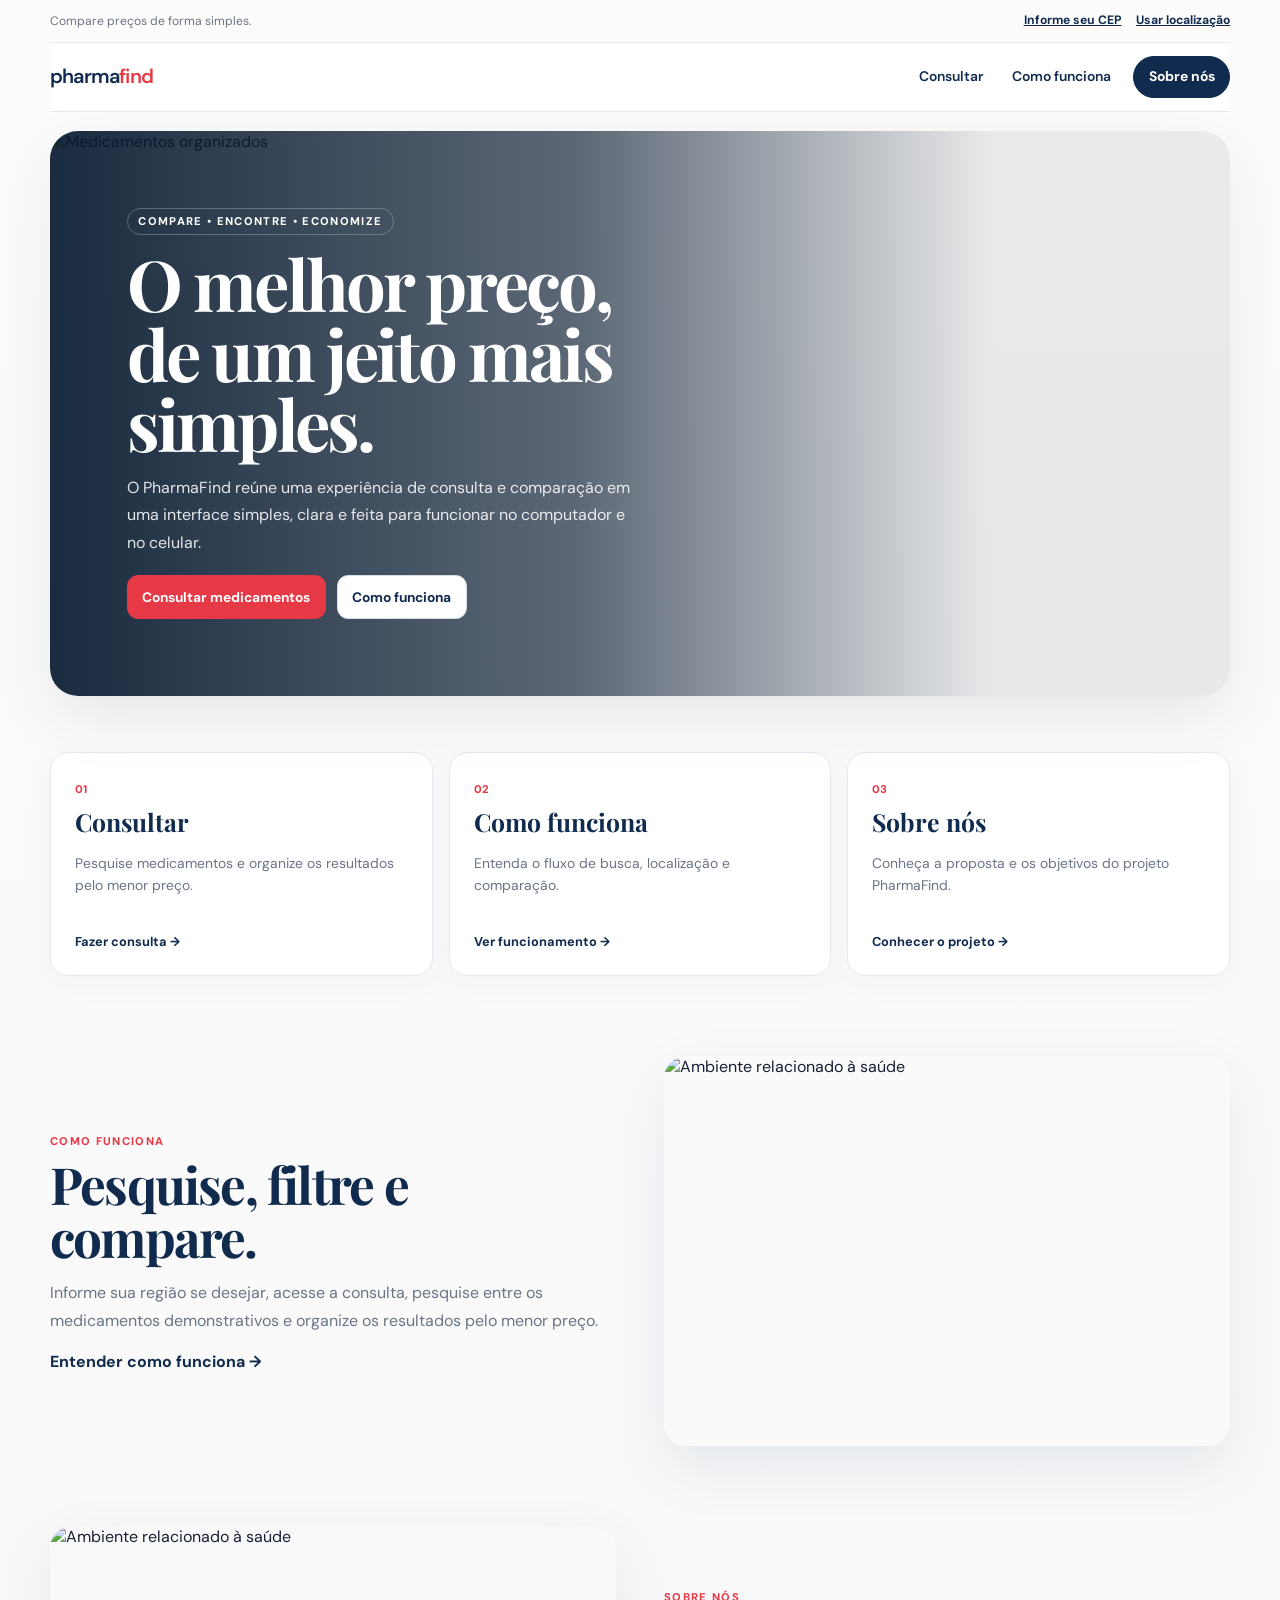
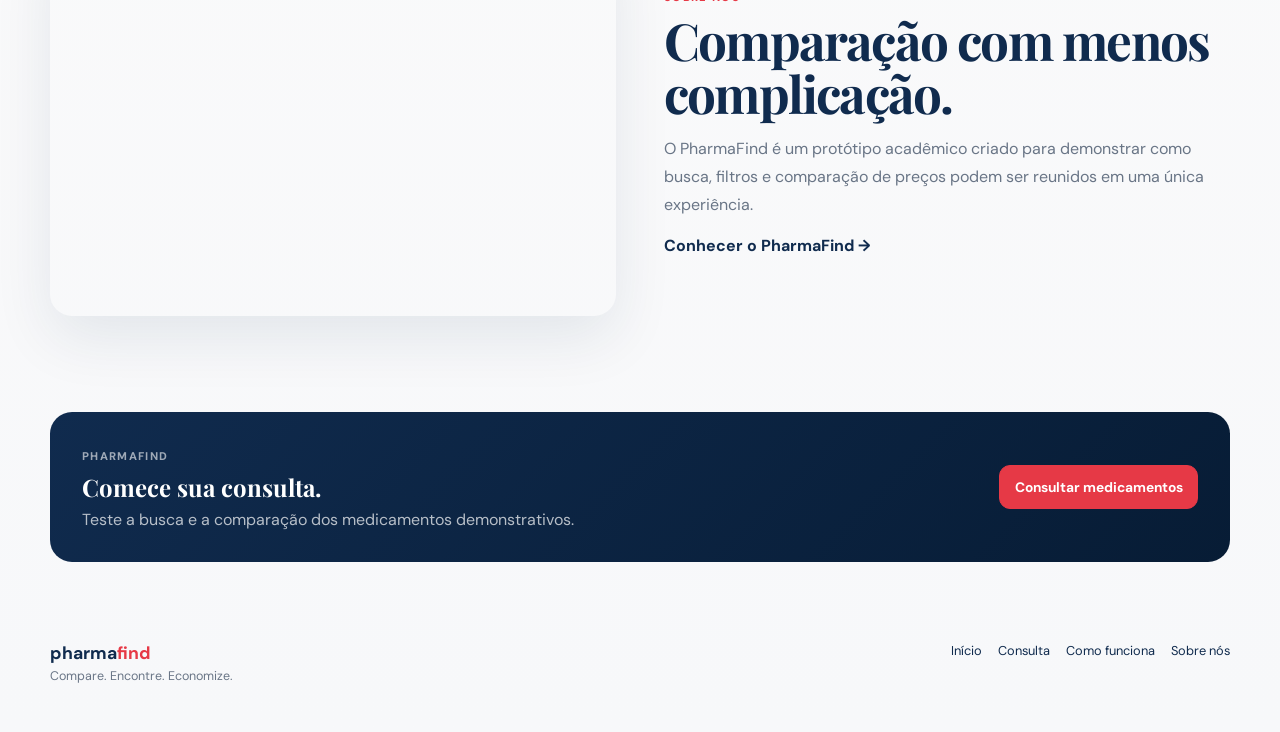
==== commit f2085f36: "Atualização do código" ====
--- a/index.html
+++ b/index.html
@@ -1,365 +1,569 @@
 <!doctype html>
 <html lang="pt-BR">
+
 <head>
-<meta charset="UTF-8">
-<meta name="viewport" content="width=device-width, initial-scale=1">
-<title>PharmaFind — Compare, encontre, economize</title>
-<meta name="description" content="Compare preços de medicamentos entre farmácias e encontre a opção mais barata perto de você. Protótipo acadêmico PharmaFind.">
-<link rel="preconnect" href="https://fonts.googleapis.com">
-<link rel="preconnect" href="https://fonts.gstatic.com" crossorigin>
-<link href="https://fonts.googleapis.com/css2?family=Fraunces:opsz,wght@9..144,500;9..144,600;9..144,700&family=Plus+Jakarta+Sans:wght@400;500;600;700;800&display=swap" rel="stylesheet">
-<link rel="stylesheet" href="style.css">
+  <meta charset="utf-8">
+
+  <meta
+    name="viewport"
+    content="width=device-width, initial-scale=1"
+  >
+
+  <title>PharmaFind — Início</title>
+
+  <!-- pico CSS -->
+  <link
+    rel="stylesheet"
+    href="https://cdn.jsdelivr.net/npm/@picocss/pico@1/css/pico.min.css"
+  >
+
+  <!-- fontes do google -->
+  <link rel="preconnect" href="https://fonts.googleapis.com">
+  <link rel="preconnect" href="https://fonts.gstatic.com" crossorigin>
+
+  <link
+    href="https://fonts.googleapis.com/css2?family=DM+Sans:wght@400;500;600;700&family=Playfair+Display:wght@600;700&display=swap"
+    rel="stylesheet"
+  >
+
+    <!-- CSS -->
+  <link rel="stylesheet" href="style.css">
 </head>
+
 <body>
 
-<!-- ============ BARRA DE UTILIDADE (CEP / LOCALIZAÇÃO) ============ -->
-<div class="utility-bar">
-  <div class="container">
-    <button class="utility-btn" data-open-cep type="button">
-      <svg viewBox="0 0 24 24" fill="none" stroke="currentColor" stroke-width="2"><path d="M12 21s-7-6.2-7-11a7 7 0 0 1 14 0c0 4.8-7 11-7 11Z"/><circle cx="12" cy="10" r="2.5"/></svg>
-      <span data-cep-display>Informe seu CEP</span>
+  <main class="container">
+
+    <!-- 
+        localização e cep
+    -->
+    <div class="utility">
+
+      <span>
+        Compare preços de forma simples.
+      </span>
+
+      <div class="utility-actions">
+
+        <button
+          id="cepOpen"
+          class="utility-button"
+          type="button"
+        >
+          Informe seu CEP
+        </button>
+
+        <button
+          id="locOpen"
+          class="utility-button"
+          type="button"
+        >
+          Usar localização
+        </button>
+
+      </div>
+
+    </div>
+
+
+    <!--
+         barra de navegação -->
+    <nav class="container-fluid">
+
+      <ul>
+
+        <li>
+          <strong>
+
+            <a
+              class="brand"
+              href="index.html"
+            >
+              pharma<span>find</span>
+            </a>
+
+          </strong>
+        </li>
+
+      </ul>
+
+
+      <ul class="desktop-menu">
+
+        <li>
+          <a href="consulta.html">
+            Consultar
+          </a>
+        </li>
+
+        <li>
+          <a href="como-funciona.html">
+            Como funciona
+          </a>
+        </li>
+
+        <li>
+          <a
+            href="sobre.html"
+            role="button"
+          >
+            Sobre nós
+          </a>
+        </li>
+
+      </ul>
+
+
+      <!-- botão mobile -->
+      <button
+        class="mobile-menu-button"
+        id="mobileMenuButton"
+        type="button"
+        aria-label="Abrir menu"
+      >
+        ☰
+      </button>
+
+    </nav>
+
+
+    <!-- menu mobile -->
+    <div
+      id="mobileMenu"
+      class="mobile-menu"
+      hidden
+    >
+
+      <a href="consulta.html">
+        Consultar medicamentos
+      </a>
+
+      <a href="como-funciona.html">
+        Como funciona
+      </a>
+
+      <a href="sobre.html">
+        Sobre nós
+      </a>
+
+    </div>
+
+
+    <!--
+         hero
+     -->
+    <section class="hero">
+
+      <img
+        src="https://images.unsplash.com/photo-1584308666744-24d5c474f2ae?auto=format&fit=crop&w=1800&q=90"
+        alt="Medicamentos organizados"
+      >
+
+      <div class="hero-content">
+
+        <span class="eyebrow">
+          COMPARE • ENCONTRE • ECONOMIZE
+        </span>
+
+        <h1>
+          O melhor preço,
+          de um jeito mais simples.
+        </h1>
+
+        <p>
+          O PharmaFind reúne uma experiência de consulta
+          e comparação em uma interface simples, clara
+          e feita para funcionar no computador e no celular.
+        </p>
+
+        <div class="hero-buttons">
+
+          <a
+            class="primary-button"
+            href="consulta.html"
+          >
+            Consultar medicamentos
+          </a>
+
+          <a
+            class="secondary-button"
+            href="como-funciona.html"
+          >
+            Como funciona
+          </a>
+
+        </div>
+
+      </div>
+
+    </section>
+
+
+    <!-- 
+         quick cars
+     -->
+    <section class="quick-cards">
+
+      <a
+        class="quick-card"
+        href="consulta.html"
+      >
+
+        <span class="card-number">
+          01
+        </span>
+
+        <h2>
+          Consultar
+        </h2>
+
+        <p>
+          Pesquise medicamentos e organize
+          os resultados pelo menor preço.
+        </p>
+
+        <strong>
+          Fazer consulta →
+        </strong>
+
+      </a>
+
+
+      <a
+        class="quick-card"
+        href="como-funciona.html"
+      >
+
+        <span class="card-number">
+          02
+        </span>
+
+        <h2>
+          Como funciona
+        </h2>
+
+        <p>
+          Entenda o fluxo de busca,
+          localização e comparação.
+        </p>
+
+        <strong>
+          Ver funcionamento →
+        </strong>
+
+      </a>
+
+
+      <a
+        class="quick-card"
+        href="sobre.html"
+      >
+
+        <span class="card-number">
+          03
+        </span>
+
+        <h2>
+          Sobre nós
+        </h2>
+
+        <p>
+          Conheça a proposta e os
+          objetivos do projeto PharmaFind.
+        </p>
+
+        <strong>
+          Conhecer o projeto →
+        </strong>
+
+      </a>
+
+    </section>
+
+
+    <!-- 
+         como funciona aba  -->
+    <section class="feature-section">
+
+      <div class="feature-text">
+
+        <span class="section-label">
+          COMO FUNCIONA
+        </span>
+
+        <h2>
+          Pesquise, filtre
+          e compare.
+        </h2>
+
+        <p>
+          Informe sua região se desejar, acesse a
+          consulta, pesquise entre os medicamentos
+          demonstrativos e organize os resultados
+          pelo menor preço.
+        </p>
+
+        <a href="como-funciona.html">
+          Entender como funciona →
+        </a>
+
+      </div>
+
+
+      <div class="feature-image">
+
+        <img
+          src="https://images.unsplash.com/photo-1576091160399-112ba8d25d1d?auto=format&fit=crop&w=1200&q=88"
+          alt="Ambiente relacionado à saúde"
+        >
+
+      </div>
+
+    </section>
+
+
+    <!-- 
+         sobre nós aba 
+          -->
+    <section class="feature-section feature-reverse">
+
+      <div class="feature-image">
+
+        <img
+          src="https://images.unsplash.com/photo-1559757175-0eb30cd8c063?auto=format&fit=crop&w=1200&q=88"
+          alt="Ambiente relacionado à saúde"
+        >
+
+      </div>
+
+
+      <div class="feature-text">
+
+        <span class="section-label">
+          SOBRE NÓS
+        </span>
+
+        <h2>
+          Comparação com
+          menos complicação.
+        </h2>
+
+        <p>
+          O PharmaFind é um protótipo acadêmico
+          criado para demonstrar como busca,
+          filtros e comparação de preços podem
+          ser reunidos em uma única experiência.
+        </p>
+
+        <a href="sobre.html">
+          Conhecer o PharmaFind →
+        </a>
+
+      </div>
+
+    </section>
+
+
+    <!--
+         CTA -->
+    <section
+      class="cta"
+      aria-label="Subscribe example"
+    >
+
+      <div class="container">
+
+        <article>
+
+          <div>
+
+            <span class="cta-label">
+              PHARMAFIND
+            </span>
+
+            <h2>
+              Comece sua consulta.
+            </h2>
+
+            <p>
+              Teste a busca e a comparação
+              dos medicamentos demonstrativos.
+            </p>
+
+          </div>
+
+
+          <a
+            class="primary-button"
+            href="consulta.html"
+          >
+            Consultar medicamentos
+          </a>
+
+        </article>
+
+      </div>
+
+    </section>
+
+
+    <!-- footer  -->
+    <footer class="container">
+
+      <div class="footer-brand">
+
+        <strong>
+          pharma<span>find</span>
+        </strong>
+
+        <p>
+          Compare. Encontre. Economize.
+        </p>
+
+      </div>
+
+
+      <div class="footer-links">
+
+        <a href="index.html">
+          Início
+        </a>
+
+        <a href="consulta.html">
+          Consulta
+        </a>
+
+        <a href="como-funciona.html">
+          Como funciona
+        </a>
+
+        <a href="sobre.html">
+          Sobre nós
+        </a>
+
+      </div>
+
+    </footer>
+
+  </main>
+
+
+  <!-- 
+       pop up de localização
+   -->
+  <div
+    id="locPopup"
+    class="popup"
+    hidden
+  >
+
+    <article class="popup-card">
+
+      <button
+        id="locClose"
+        class="popup-close"
+        type="button"
+        aria-label="Fechar"
+      >
+        ×
+      </button>
+
+
+      <div class="location-icon">
+        ⌖
+      </div>
+
+
+      <h2>
+        Usar sua localização?
+      </h2>
+
+      <p>
+        Podemos usar sua localização aproximada
+        para simular ofertas próximas.
+        Você pode permitir ou recusar.
+      </p>
+
+
+      <div class="popup-actions">
+
+        <button
+          id="allow"
+          class="primary-button"
+          type="button"
+        >
+          Permitir
+        </button>
+
+        <button
+          id="decline"
+          class="secondary-button"
+          type="button"
+        >
+          Agora não
+        </button>
+
+      </div>
+
+    </article>
+
+  </div>
+
+
+  <!-- 
+       CEP
+   -->
+  <div
+    id="cepBox"
+    class="cep-box"
+    hidden
+  >
+
+    <button
+      id="cepClose"
+      class="popup-close"
+      type="button"
+      aria-label="Fechar"
+    >
+      ×
     </button>
-    <span class="utility-sep" aria-hidden="true"></span>
-    <button class="utility-btn" data-open-location type="button">
-      <svg viewBox="0 0 24 24" fill="none" stroke="currentColor" stroke-width="2"><path d="M12 2v3M12 19v3M2 12h3M19 12h3"/><circle cx="12" cy="12" r="6"/></svg>
-      Usar localização
-    </button>
+
+
+    <h3>
+      Informe seu CEP
+    </h3>
+
+    <p>
+      Usado somente para simular sua região.
+    </p>
+
+
+    <div class="cep-form">
+
+      <input
+        id="cepInput"
+        type="text"
+        inputmode="numeric"
+        maxlength="9"
+        placeholder="00000-000"
+        aria-label="CEP"
+      >
+
+      <button
+        id="saveCep"
+        class="primary-button"
+        type="button"
+      >
+        Aplicar
+      </button>
+
+    </div>
+
   </div>
-</div>
-
-<!-- ============ CABEÇALHO ============ -->
-<header class="site-header">
-  <div class="container">
-    <a href="index.html" class="brand">
-      <svg class="brand-mark" viewBox="0 0 48 48" fill="none">
-        <path d="M28 6.5 6.5 28a7.6 7.6 0 0 0 10.7 10.7L38.7 17.2A7.6 7.6 0 0 0 28 6.5Z" fill="#102B4E"/>
-        <path d="M28 6.5 17.6 16.9l10.7 10.7L38.7 17.2A7.6 7.6 0 0 0 28 6.5Z" fill="#E63946"/>
-        <circle cx="19" cy="26" r="8.5" fill="#fff" stroke="#102B4E" stroke-width="2.4"/>
-        <circle cx="19" cy="26" r="8.5" fill="none" stroke="#102B4E" stroke-width="2.4"/>
-      </svg>
-      <span class="brand-name">Pharma<b>Find</b></span>
-    </a>
-
-    <nav class="main-nav" aria-label="Navegação principal">
-      <a href="index.html" aria-current="page">Início</a>
-      <a href="consulta.html">Consultar</a>
-      <a href="como-funciona.html">Como funciona</a>
-      <a href="sobre.html">Sobre nós</a>
-    </nav>
-
-    <div class="header-actions">
-      <a href="consulta.html" class="btn btn-outline btn-sm">Consultar agora</a>
-      <button class="hamburger" id="hamburgerBtn" aria-expanded="false" aria-controls="mobileNav" aria-label="Abrir menu">
-        <span></span>
-      </button>
-    </div>
-  </div>
-</header>
-
-<nav class="mobile-nav" id="mobileNav" aria-label="Navegação mobile">
-  <a href="index.html" aria-current="page">Início</a>
-  <a href="consulta.html">Consultar</a>
-  <a href="como-funciona.html">Como funciona</a>
-  <a href="sobre.html">Sobre nós</a>
-  <div class="mobile-cta">
-    <a href="consulta.html" class="btn btn-primary btn-block">Consultar medicamentos</a>
-  </div>
-</nav>
-
-<main>
-  <!-- ============ HERO ============ -->
-  <section class="hero">
-    <div class="container">
-      <div class="hero-copy">
-        <p class="eyebrow">Compare. Encontre. Economize.</p>
-        <h1 class="hero-title">O melhor preço, de um jeito <em>mais simples.</em></h1>
-        <p class="hero-sub">O PharmaFind reúne preços de medicamentos em farmácias parceiras para que você compare em segundos e escolha onde economizar — sem complicação.</p>
-        <div class="hero-cta">
-          <a href="consulta.html" class="btn btn-primary">Consultar medicamentos</a>
-          <a href="como-funciona.html" class="btn btn-ghost">Como funciona</a>
-        </div>
-        <div class="hero-stats">
-          <div class="hero-stat"><b>10+</b><span>Medicamentos no catálogo</span></div>
-          <div class="hero-stat"><b>3</b><span>Farmácias parceiras</span></div>
-          <div class="hero-stat"><b>100%</b><span>Gratuito para usar</span></div>
-        </div>
-      </div>
-      <div class="hero-media">
-        <img src="https://images.unsplash.com/photo-1587854692152-cbe660dbde88?auto=format&fit=crop&w=1000&q=80" alt="Farmacêutica organizando prateleira de medicamentos em farmácia">
-        <div class="hero-floating">
-          <div class="badge">R$</div>
-          <div>
-            <strong>Dipirona 500 mg</strong>
-            <span>A partir de R$ 8,49 em 3 farmácias</span>
-          </div>
-        </div>
-      </div>
-    </div>
-  </section>
-
-  <!-- ============ ATALHOS ============ -->
-  <section class="section bg-alt">
-    <div class="container">
-      <div class="section-head center">
-        <p class="eyebrow">Comece por aqui</p>
-        <h2 class="section-title">Tudo o que você precisa, em três passos</h2>
-      </div>
-      <div class="shortcut-grid">
-        <a href="consulta.html" class="shortcut-card">
-          <div class="shortcut-icon">
-            <svg viewBox="0 0 24 24" fill="none" stroke="currentColor" stroke-width="2"><circle cx="11" cy="11" r="7"/><path d="m21 21-4.3-4.3"/></svg>
-          </div>
-          <h3>Consultar</h3>
-          <p>Pesquise pelo nome do medicamento e veja preços de diferentes farmácias lado a lado.</p>
-          <span class="shortcut-link">Ir para consulta <svg viewBox="0 0 24 24" fill="none" stroke="currentColor" stroke-width="2.4"><path d="M5 12h14M13 6l6 6-6 6"/></svg></span>
-        </a>
-        <a href="como-funciona.html" class="shortcut-card">
-          <div class="shortcut-icon">
-            <svg viewBox="0 0 24 24" fill="none" stroke="currentColor" stroke-width="2"><path d="M12 17h.01"/><path d="M9.5 9a2.5 2.5 0 0 1 5 0c0 1.7-2.5 2-2.5 4"/><circle cx="12" cy="12" r="9"/></svg>
-          </div>
-          <h3>Como funciona</h3>
-          <p>Entenda a jornada completa: da sua região até a comparação final de preços.</p>
-          <span class="shortcut-link">Ver etapas <svg viewBox="0 0 24 24" fill="none" stroke="currentColor" stroke-width="2.4"><path d="M5 12h14M13 6l6 6-6 6"/></svg></span>
-        </a>
-        <a href="sobre.html" class="shortcut-card">
-          <div class="shortcut-icon">
-            <svg viewBox="0 0 24 24" fill="none" stroke="currentColor" stroke-width="2"><path d="M12 2 3 7v6c0 5 4 8.5 9 9 5-.5 9-4 9-9V7l-9-5Z"/></svg>
-          </div>
-          <h3>Sobre nós</h3>
-          <p>Conheça o propósito do projeto e a visão por trás do PharmaFind.</p>
-          <span class="shortcut-link">Conhecer o projeto <svg viewBox="0 0 24 24" fill="none" stroke="currentColor" stroke-width="2.4"><path d="M5 12h14M13 6l6 6-6 6"/></svg></span>
-        </a>
-      </div>
-    </div>
-  </section>
-
-  <!-- ============ DESTAQUES ============ -->
-  <section class="section">
-    <div class="container">
-      <div class="section-head">
-        <p class="eyebrow">Destaques desta semana</p>
-        <h2 class="section-title">Alguns medicamentos do nosso catálogo</h2>
-        <p class="section-sub">Um pequeno recorte do que você encontra na página de consulta, com preços de farmácias diferentes.</p>
-      </div>
-      <div class="med-grid" id="destaquesGrid">
-        <article class="med-card">
-          <div class="med-thumb">
-            <img src="https://images.unsplash.com/photo-1584308666744-24d5c474f2ae?auto=format&fit=crop&w=600&q=80" alt="Embalagem de Dipirona Sódica 500 mg">
-            <span class="med-type">Genérico</span>
-          </div>
-          <div class="med-body">
-            <h3 class="med-name">Dipirona Sódica 500 mg</h3>
-            <p class="med-desc">Caixa com 20 comprimidos</p>
-            <p class="med-pharmacy"><svg viewBox="0 0 24 24" fill="none" stroke="currentColor" stroke-width="2"><path d="M12 21s-7-6.2-7-11a7 7 0 0 1 14 0c0 4.8-7 11-7 11Z"/><circle cx="12" cy="10" r="2.5"/></svg>Farmácia Vida</p>
-            <div class="med-footer">
-              <p class="med-price"><small>A partir de</small>R$ 8,49</p>
-              <a href="consulta.html" class="btn btn-primary btn-sm">Ver oferta</a>
-            </div>
-          </div>
-        </article>
-        <article class="med-card">
-          <div class="med-thumb">
-            <img src="https://images.unsplash.com/photo-1471864190281-a93a3070b6de?auto=format&fit=crop&w=600&q=80" alt="Embalagem de Paracetamol 750 mg">
-            <span class="med-type">Genérico</span>
-          </div>
-          <div class="med-body">
-            <h3 class="med-name">Paracetamol 750 mg</h3>
-            <p class="med-desc">Caixa com 20 comprimidos</p>
-            <p class="med-pharmacy"><svg viewBox="0 0 24 24" fill="none" stroke="currentColor" stroke-width="2"><path d="M12 21s-7-6.2-7-11a7 7 0 0 1 14 0c0 4.8-7 11-7 11Z"/><circle cx="12" cy="10" r="2.5"/></svg>Bem Estar</p>
-            <div class="med-footer">
-              <p class="med-price"><small>A partir de</small>R$ 11,20</p>
-              <a href="consulta.html" class="btn btn-primary btn-sm">Ver oferta</a>
-            </div>
-          </div>
-        </article>
-        <article class="med-card">
-          <div class="med-thumb">
-            <img src="https://images.unsplash.com/photo-1587560699334-cc4ff634909a?auto=format&fit=crop&w=600&q=80" alt="Embalagem de Omeprazol 20 mg">
-            <span class="med-type">Genérico</span>
-          </div>
-          <div class="med-body">
-            <h3 class="med-name">Omeprazol 20 mg</h3>
-            <p class="med-desc">Caixa com 28 cápsulas</p>
-            <p class="med-pharmacy"><svg viewBox="0 0 24 24" fill="none" stroke="currentColor" stroke-width="2"><path d="M12 21s-7-6.2-7-11a7 7 0 0 1 14 0c0 4.8-7 11-7 11Z"/><circle cx="12" cy="10" r="2.5"/></svg>Farmácia Vida</p>
-            <div class="med-footer">
-              <p class="med-price"><small>A partir de</small>R$ 14,90</p>
-              <a href="consulta.html" class="btn btn-primary btn-sm">Ver oferta</a>
-            </div>
-          </div>
-        </article>
-        <article class="med-card">
-          <div class="med-thumb">
-            <img src="https://images.unsplash.com/photo-1576091160399-112ba8d25d1d?auto=format&fit=crop&w=600&q=80" alt="Embalagem de Vitamina C 500 mg">
-            <span class="med-type">Similar</span>
-          </div>
-          <div class="med-body">
-            <h3 class="med-name">Vitamina C 500 mg</h3>
-            <p class="med-desc">Frasco com 30 efervescentes</p>
-            <p class="med-pharmacy"><svg viewBox="0 0 24 24" fill="none" stroke="currentColor" stroke-width="2"><path d="M12 21s-7-6.2-7-11a7 7 0 0 1 14 0c0 4.8-7 11-7 11Z"/><circle cx="12" cy="10" r="2.5"/></svg>Farmácia Vida</p>
-            <div class="med-footer">
-              <p class="med-price"><small>A partir de</small>R$ 16,60</p>
-              <a href="consulta.html" class="btn btn-primary btn-sm">Ver oferta</a>
-            </div>
-          </div>
-        </article>
-      </div>
-      <p class="disclaimer">
-        <svg viewBox="0 0 24 24" fill="none" stroke="currentColor" stroke-width="2"><path d="M12 9v4M12 17h.01"/><path d="M10.3 3.6 2.5 17a2 2 0 0 0 1.7 3h15.6a2 2 0 0 0 1.7-3L13.7 3.6a2 2 0 0 0-3.4 0Z"/></svg>
-        Os preços, farmácias e estoques apresentados são fictícios e servem apenas para demonstração acadêmica.
-      </p>
-    </div>
-  </section>
-
-  <!-- ============ COMO FUNCIONA (teaser) ============ -->
-  <section class="section bg-alt">
-    <div class="container">
-      <div class="section-head center">
-        <p class="eyebrow">Simples assim</p>
-        <h2 class="section-title">Da busca à economia, em quatro passos</h2>
-      </div>
-      <div class="steps-grid">
-        <div class="step-card">
-          <span class="step-num">01</span>
-          <h3>Informe sua região</h3>
-          <p>Digite seu CEP ou permita a localização aproximada.</p>
-        </div>
-        <div class="step-card">
-          <span class="step-num">02</span>
-          <h3>Pesquise</h3>
-          <p>Digite o nome do medicamento que você procura.</p>
-        </div>
-        <div class="step-card">
-          <span class="step-num">03</span>
-          <h3>Use os filtros</h3>
-          <p>Filtre por tipo, farmácia e ordenação de preço.</p>
-        </div>
-        <div class="step-card">
-          <span class="step-num">04</span>
-          <h3>Compare</h3>
-          <p>Veja as opções lado a lado e escolha a mais barata.</p>
-        </div>
-      </div>
-    </div>
-  </section>
-
-  <!-- ============ SOBRE (teaser) ============ -->
-  <section class="section">
-    <div class="container about-hero">
-      <img src="https://images.unsplash.com/photo-1512069772995-ec65ed45afd6?auto=format&fit=crop&w=900&q=80" alt="Farmacêutico atendendo cliente no balcão">
-      <div>
-        <p class="eyebrow">Sobre o projeto</p>
-        <h2 class="section-title">Um protótipo pensado para simplificar</h2>
-        <p class="section-sub">O PharmaFind nasceu como um protótipo acadêmico com um objetivo claro: mostrar como a comparação de preços de medicamentos pode ser simples, direta e sem fricção — sem abrir mão de uma boa experiência visual.</p>
-        <div class="hero-cta">
-          <a href="sobre.html" class="btn btn-outline">Conhecer o projeto</a>
-        </div>
-      </div>
-    </div>
-  </section>
-
-  <!-- ============ CTA FINAL ============ -->
-  <section class="section">
-    <div class="container">
-      <div class="cta-band">
-        <div>
-          <h2>Pronto para economizar na próxima compra?</h2>
-          <p>Consulte o catálogo, compare preços entre farmácias e encontre a opção mais barata em poucos segundos.</p>
-        </div>
-        <a href="consulta.html" class="btn btn-primary">Consultar medicamentos</a>
-      </div>
-    </div>
-  </section>
-</main>
-
-<!-- ============ RODAPÉ ============ -->
-<footer class="site-footer">
-  <div class="container">
-    <div class="footer-grid">
-      <div>
-        <div class="footer-brand">
-          <svg class="brand-mark" viewBox="0 0 48 48" fill="none" style="width:30px;height:30px;">
-            <path d="M28 6.5 6.5 28a7.6 7.6 0 0 0 10.7 10.7L38.7 17.2A7.6 7.6 0 0 0 28 6.5Z" fill="#fff"/>
-            <circle cx="19" cy="26" r="8.5" fill="#0B2039" stroke="#fff" stroke-width="2.4"/>
-          </svg>
-          PharmaFind
-        </div>
-        <p class="footer-tagline">Compare. Encontre. Economize. Um protótipo acadêmico para comparação de preços de medicamentos.</p>
-      </div>
-      <div class="footer-col">
-        <h4>Navegação</h4>
-        <ul>
-          <li><a href="index.html">Início</a></li>
-          <li><a href="consulta.html">Consultar</a></li>
-          <li><a href="como-funciona.html">Como funciona</a></li>
-          <li><a href="sobre.html">Sobre nós</a></li>
-        </ul>
-      </div>
-      <div class="footer-col">
-        <h4>Farmácias parceiras</h4>
-        <ul>
-          <li><a href="consulta.html">Farmácia Vida</a></li>
-          <li><a href="consulta.html">Saúde Popular</a></li>
-          <li><a href="consulta.html">Bem Estar</a></li>
-        </ul>
-      </div>
-      <div class="footer-col">
-        <h4>Projeto</h4>
-        <ul>
-          <li><a href="sobre.html">Propósito</a></li>
-          <li><a href="sobre.html">Identidade visual</a></li>
-          <li><a href="como-funciona.html">Evolução futura</a></li>
-        </ul>
-      </div>
-    </div>
-    <div class="footer-bottom">
-      <span>© 2026 PharmaFind — protótipo acadêmico, dados fictícios.</span>
-      <span>Feito com HTML, CSS e JavaScript puro.</span>
-    </div>
-  </div>
-</footer>
-
-<!-- ============ POPUP: CEP ============ -->
-<div class="overlay" id="cepOverlay" role="dialog" aria-modal="true" aria-labelledby="cepTitle">
-  <div class="dialog">
-    <button class="dialog-close" data-close-dialog aria-label="Fechar">
-      <svg width="16" height="16" viewBox="0 0 24 24" fill="none" stroke="currentColor" stroke-width="2.4"><path d="m6 6 12 12M18 6 6 18"/></svg>
-    </button>
-    <h3 id="cepTitle">Informe seu CEP</h3>
-    <p>Usamos o CEP apenas para simular ofertas de farmácias próximas a você.</p>
-    <form id="cepForm">
-      <div class="field">
-        <label for="cepInput">CEP</label>
-        <input type="text" id="cepInput" inputmode="numeric" placeholder="00000-000" maxlength="9" aria-describedby="cepError">
-        <p class="field-error" id="cepError"></p>
-        <p class="field-success" id="cepSuccess"></p>
-      </div>
-      <div class="dialog-actions">
-        <button type="submit" class="btn btn-primary">Salvar CEP</button>
-      </div>
-    </form>
-  </div>
-</div>
-
-<!-- ============ POPUP: LOCALIZAÇÃO ============ -->
-<div class="overlay" id="locationOverlay" role="dialog" aria-modal="true" aria-labelledby="locationTitle">
-  <div class="dialog">
-    <button class="dialog-close" data-close-dialog aria-label="Fechar">
-      <svg width="16" height="16" viewBox="0 0 24 24" fill="none" stroke="currentColor" stroke-width="2.4"><path d="m6 6 12 12M18 6 6 18"/></svg>
-    </button>
-    <div class="geo-icon">
-      <svg viewBox="0 0 24 24" fill="none" stroke="currentColor" stroke-width="2"><path d="M12 2v3M12 19v3M2 12h3M19 12h3"/><circle cx="12" cy="12" r="6"/></svg>
-    </div>
-    <h3 id="locationTitle">Usar sua localização?</h3>
-    <p>Sua localização aproximada será usada apenas para simular ofertas de farmácias próximas. Você pode recusar a qualquer momento.</p>
-    <div class="dialog-actions">
-      <button class="btn btn-ghost" id="locationDeny" type="button">Agora não</button>
-      <button class="btn btn-primary" id="locationAllow" type="button">Permitir localização</button>
-    </div>
-  </div>
-</div>
-
-<div class="toast" id="toast" role="status" aria-live="polite"></div>
-
-<script src="script.js"></script>
+
+
+  <!-- JavaScript -->
+  <script src="script.js"></script>
+
 </body>
-</html>
+</html>
--- a/style.css
+++ b/style.css
@@ -1,1063 +1,1575 @@
-/* =========================================================
-   PharmaFind — Design System
-   Tokens
-========================================================= */
-:root{
-  /* Brand */
-  --navy-900: #0B2039;
-  --navy-800: #102B4E;
-  --navy-700: #1B3A63;
-  --navy-600: #2E4E7C;
-  --red-600: #E63946;
-  --red-700: #C81E2C;
-  --red-100: #FDECEE;
-
-  /* Neutrals */
-  --white: #FFFFFF;
-  --bg: #F6F8FB;
-  --bg-alt: #EEF1F6;
-  --line: #E2E7EF;
-  --ink-900: #131C2B;
-  --ink-700: #3C4759;
-  --ink-500: #6B7686;
-  --ink-300: #A6AFBC;
-
-  /* Elevation */
-  --shadow-sm: 0 1px 2px rgba(16, 43, 78, 0.06), 0 1px 1px rgba(16, 43, 78, 0.04);
-  --shadow-md: 0 8px 24px rgba(16, 43, 78, 0.10);
-  --shadow-lg: 0 20px 48px rgba(16, 43, 78, 0.16);
-
-  /* Radius */
-  --r-sm: 8px;
-  --r-md: 14px;
-  --r-lg: 22px;
-  --r-pill: 999px;
-
-  /* Type */
-  --font-display: "Fraunces", "Iowan Old Style", serif;
-  --font-body: "Plus Jakarta Sans", -apple-system, BlinkMacSystemFont, "Segoe UI", sans-serif;
-
-  /* Layout */
-  --container: 1220px;
-  --gutter: clamp(20px, 5vw, 48px);
-  --header-h: 64px;
-}
-
-/* =========================================================
-   Reset
-========================================================= */
-*, *::before, *::after{ box-sizing: border-box; }
-html{ scroll-behavior: smooth; }
-body{
+/* variaveis */
+
+:root {
+  --pf-navy: #102b4e;
+  --pf-navy-dark: #071c35;
+
+  --pf-red: #e63946;
+
+  --pf-background: #f7f8fa;
+  --pf-white: #ffffff;
+
+  --pf-text: #172033;
+  --pf-muted: #697586;
+
+  --pf-border: #e5eaf0;
+
+  --pf-shadow:
+    0 22px 60px rgba(16, 43, 78, 0.09);
+}
+
+
+/*reset */
+
+* {
+  box-sizing: border-box;
+}
+
+html {
+  scroll-behavior: smooth;
+}
+
+body {
   margin: 0;
-  font-family: var(--font-body);
-  color: var(--ink-900);
-  background: var(--bg);
-  -webkit-font-smoothing: antialiased;
-  text-rendering: optimizeLegibility;
-  overflow-wrap: break-word;
+
+  background:
+    linear-gradient(
+      180deg,
+      #fdfcfb 0%,
+      var(--pf-background) 100%
+    );
+
+  color: var(--pf-text);
+
+  font-family:
+    "DM Sans",
+    system-ui,
+    -apple-system,
+    BlinkMacSystemFont,
+    sans-serif;
+
+  overflow-x: hidden;
+}
+
+h1,
+h2,
+h3,
+p,
+a,
+span,
+strong {
   word-break: normal;
-}
-img{ max-width: 100%; display: block; }
-h1,h2,h3,h4{ font-family: var(--font-display); margin: 0; line-height: 1.12; color: var(--navy-900); font-weight: 600; }
-p{ margin: 0; }
-a{ color: inherit; text-decoration: none; }
-ul{ margin: 0; padding: 0; list-style: none; }
-button{ font-family: inherit; cursor: pointer; }
-input{ font-family: inherit; }
-
-:focus-visible{
-  outline: 3px solid var(--red-600);
-  outline-offset: 2px;
-  border-radius: 4px;
-}
-
-@media (prefers-reduced-motion: reduce){
-  *, *::before, *::after{
-    animation-duration: 0.001ms !important;
-    animation-iteration-count: 1 !important;
-    transition-duration: 0.001ms !important;
-    scroll-behavior: auto !important;
-  }
-}
-
-.container{
+  overflow-wrap: normal;
+  hyphens: none;
+}
+
+img {
+  max-width: 100%;
+}
+
+
+/* container */
+
+body > main.container {
+  width:
+    min(
+      1180px,
+      calc(100% - 32px)
+    );
+
+  max-width: 1180px;
+
+  margin-inline: auto;
+
+  padding: 0;
+}
+
+
+/* barra superior */
+
+.utility {
+  min-height: 42px;
+
+  display: flex;
+
+  justify-content: space-between;
+  align-items: center;
+
+  gap: 1rem;
+
+  color: var(--pf-muted);
+
+  font-size: 0.76rem;
+}
+
+.utility > span {
+  margin: 0;
+}
+
+.utility-actions {
+  display: flex;
+
+  align-items: center;
+
+  gap: 0.9rem;
+}
+
+.utility-button {
+  width: auto;
+
+  min-width: 0;
+  min-height: auto;
+
+  margin: 0;
+
+  padding: 0;
+
+  border: 0;
+
+  background: transparent;
+
+  color: var(--pf-navy);
+
+  box-shadow: none;
+
+  font-family:
+    "DM Sans",
+    sans-serif;
+
+  font-size: 0.76rem;
+  font-weight: 700;
+
+  line-height: 1.4;
+
+  text-decoration: underline;
+
+  cursor: pointer;
+}
+
+.utility-button:hover,
+.utility-button:focus,
+.utility-button:active {
+  background: transparent;
+
+  color: var(--pf-red);
+
+  border: 0;
+
+  box-shadow: none;
+
+  transform: none;
+}
+
+
+/*barra de pesquisa */
+
+nav.container-fluid {
+  position: sticky;
+
+  top: 0;
+
+  z-index: 20;
+
+  display: flex;
+
+  align-items: center;
+  justify-content: space-between;
+
+  gap: 2rem;
+
   width: 100%;
-  max-width: var(--container);
-  margin-inline: auto;
-  padding-inline: var(--gutter);
-}
-
-.visually-hidden{
-  position: absolute !important;
-  width: 1px; height: 1px;
-  padding: 0; margin: -1px;
-  overflow: hidden;
-  clip: rect(0,0,0,0);
+
+  margin: 0;
+
+  padding:
+    0.8rem
+    0;
+
+  background:
+    rgba(255, 255, 255, 0.96);
+
+  backdrop-filter: blur(15px);
+
+  border-top:
+    1px solid var(--pf-border);
+
+  border-bottom:
+    1px solid var(--pf-border);
+}
+
+nav.container-fluid ul {
+  display: flex;
+
+  align-items: center;
+
+  gap: 0.35rem;
+
+  margin: 0;
+  padding: 0;
+
+  list-style: none;
+}
+
+nav.container-fluid ul:first-child {
+  flex-shrink: 0;
+}
+
+nav.container-fluid ul.desktop-menu {
+  margin-left: auto;
+}
+
+nav.container-fluid li {
+  margin: 0;
+  padding: 0;
+}
+
+nav.container-fluid a {
+  color: var(--pf-navy);
+
+  font-family:
+    "DM Sans",
+    sans-serif;
+
+  font-weight: 600;
+
+  text-decoration: none;
+}
+
+
+/* logo padrão */
+
+.brand {
+  display: inline-flex;
+
+  align-items: center;
+
+  margin: 0;
+
+  padding: 0;
+
+  color: var(--pf-navy);
+
+  font-family:
+    "DM Sans",
+    sans-serif;
+
+  font-size: 1.25rem;
+  font-weight: 700;
+
+  line-height: 1;
+
+  letter-spacing: -0.04em;
+
+  text-decoration: none;
+
   white-space: nowrap;
-  border: 0;
-}
-
-.eyebrow{
+}
+
+.brand strong {
+  display: inline;
+
+  margin: 0;
+
+  color: var(--pf-navy);
+
+  font: inherit;
+
+  line-height: inherit;
+}
+
+.brand span {
+  color: var(--pf-red);
+}
+
+.brand:hover,
+.brand:focus {
+  color: var(--pf-navy);
+
+  text-decoration: none;
+}
+
+
+/* menu de desktop */
+
+.desktop-menu {
+  display: flex;
+
+  align-items: center;
+  justify-content: flex-end;
+
+  gap: 0.35rem;
+}
+
+.desktop-menu a {
   display: inline-flex;
-  align-items: center;
-  gap: 8px;
-  font-size: 0.78rem;
-  font-weight: 700;
-  letter-spacing: 0.14em;
-  text-transform: uppercase;
-  color: var(--red-700);
-}
-.eyebrow::before{
-  content: "";
-  width: 18px;
-  height: 2px;
-  background: var(--red-600);
-  border-radius: 2px;
-}
-
-/* =========================================================
-   Buttons
-========================================================= */
-.btn{
-  display: inline-flex;
+
   align-items: center;
   justify-content: center;
-  gap: 8px;
-  padding: 14px 26px;
-  border-radius: var(--r-pill);
+
+  min-height: 42px;
+
+  margin: 0;
+
+  padding:
+    0.55rem
+    0.7rem;
+
+  color: var(--pf-navy);
+
+  border-radius: 10px;
+
+  font-family:
+    "DM Sans",
+    sans-serif;
+
+  font-size: 0.87rem;
+  font-weight: 600;
+
+  line-height: 1;
+
+  text-decoration: none;
+
+  white-space: nowrap;
+}
+
+.desktop-menu a:hover,
+.desktop-menu a:focus {
+  background: #f5f7fa;
+
+  color: var(--pf-navy);
+}
+
+.desktop-menu a[aria-current="page"] {
+  color: var(--pf-red);
+}
+
+.desktop-menu a[role="button"] {
+  min-height: 42px;
+
+  margin: 0 0 0 0.35rem;
+
+  padding:
+    0.55rem
+    0.9rem;
+
+  border:
+    1px solid var(--pf-navy);
+
+  border-radius: 999px;
+
+  background:
+    var(--pf-navy);
+
+  color: var(--pf-white);
+
+  box-shadow: none;
+
+  font-size: 0.87rem;
   font-weight: 700;
-  font-size: 0.96rem;
-  border: 1.5px solid transparent;
-  transition: transform 0.15s ease, box-shadow 0.15s ease, background 0.15s ease, color .15s ease, border-color .15s ease;
-  white-space: nowrap;
-}
-.btn:active{ transform: translateY(1px); }
-.btn-primary{
-  background: var(--red-600);
-  color: var(--white);
-  box-shadow: var(--shadow-sm);
-}
-.btn-primary:hover{ background: var(--red-700); box-shadow: var(--shadow-md); }
-.btn-outline{
-  background: transparent;
-  color: var(--navy-800);
-  border-color: var(--navy-700);
-}
-.btn-outline:hover{ background: var(--navy-800); color: var(--white); }
-.btn-ghost{
-  background: var(--white);
-  color: var(--navy-800);
-  border-color: var(--line);
-}
-.btn-ghost:hover{ border-color: var(--navy-700); }
-.btn-sm{ padding: 9px 16px; font-size: 0.85rem; }
-.btn-block{ width: 100%; }
-
-/* =========================================================
-   Top utility bar (CEP / location)
-========================================================= */
-.utility-bar{
-  background: var(--navy-900);
-  color: rgba(255,255,255,0.86);
-}
-.utility-bar .container{
+}
+
+.desktop-menu a[role="button"]:hover,
+.desktop-menu a[role="button"]:focus {
+  background:
+    var(--pf-navy-dark);
+
+  border-color:
+    var(--pf-navy-dark);
+
+  color:
+    var(--pf-white);
+}
+
+
+/*menu do mobile */
+
+.mobile-menu-button {
+  display: none;
+
+  width: auto;
+
+  min-width: 0;
+
+  margin: 0;
+
+  padding:
+    0.4rem
+    0.6rem;
+
+  background:
+    var(--pf-white);
+
+  border:
+    1px solid var(--pf-border);
+
+  border-radius: 10px;
+
+  color:
+    var(--pf-navy);
+
+  box-shadow: none;
+
+  font-size: 1.25rem;
+}
+
+.mobile-menu {
+  padding:
+    0.7rem
+    0;
+}
+
+.mobile-menu[hidden] {
+  display: none;
+}
+
+.mobile-menu a {
+  display: block;
+
+  margin-bottom: 0.4rem;
+
+  padding:
+    0.75rem
+    0.9rem;
+
+  background:
+    var(--pf-white);
+
+  border:
+    1px solid var(--pf-border);
+
+  border-radius: 10px;
+
+  color:
+    var(--pf-navy);
+
+  font-family:
+    "DM Sans",
+    sans-serif;
+
+  font-weight: 600;
+
+  text-decoration: none;
+}
+
+
+/* hero */
+
+.hero {
+  position: relative;
+
+  min-height: 490px;
+
+  margin:
+    1.2rem
+    0
+    3.5rem;
+
+  overflow: hidden;
+
+  border-radius: 28px;
+
+  box-shadow:
+    var(--pf-shadow);
+}
+
+.hero > img {
+  position: absolute;
+
+  inset: 0;
+
+  width: 100%;
+  height: 100%;
+
+  object-fit: cover;
+}
+
+.hero::after {
+  content: "";
+
+  position: absolute;
+
+  inset: 0;
+
+  background:
+    linear-gradient(
+      90deg,
+      rgba(7, 25, 47, 0.92) 0%,
+      rgba(7, 25, 47, 0.65) 45%,
+      rgba(7, 25, 47, 0.08) 80%
+    );
+}
+
+.hero-content {
+  position: relative;
+
+  z-index: 2;
+
+  max-width: 670px;
+
+  padding:
+    clamp(
+      2.3rem,
+      6vw,
+      5rem
+    );
+
+  color:
+    var(--pf-white);
+}
+
+.eyebrow {
+  display: inline-block;
+
+  padding:
+    0.35rem
+    0.65rem;
+
+  border:
+    1px solid
+    rgba(255, 255, 255, 0.25);
+
+  border-radius: 999px;
+
+  font-size: 0.7rem;
+  font-weight: 800;
+
+  letter-spacing: 0.12em;
+}
+
+.hero h1 {
+  max-width: 620px;
+
+  margin:
+    0.9rem
+    0
+    1rem;
+
+  color:
+    var(--pf-white);
+
+  font-family:
+    "Playfair Display",
+    serif;
+
+  font-size:
+    clamp(
+      2.7rem,
+      5.5vw,
+      5rem
+    );
+
+  line-height: 0.99;
+
+  letter-spacing: -0.04em;
+}
+
+.hero p {
+  max-width: 550px;
+
+  margin-bottom: 1.2rem;
+
+  color:
+    rgba(255, 255, 255, 0.88);
+
+  font-size: 1rem;
+
+  line-height: 1.7;
+}
+
+.hero-buttons {
   display: flex;
-  align-items: center;
-  justify-content: flex-end;
-  gap: 6px;
-  min-height: 38px;
-  font-size: 0.8rem;
+
   flex-wrap: wrap;
-}
-.utility-btn{
-  background: none;
-  border: none;
-  color: inherit;
+
+  gap: 0.7rem;
+}
+
+
+/* botões */
+
+.primary-button,
+.secondary-button {
   display: inline-flex;
-  align-items: center;
-  gap: 6px;
-  padding: 8px 10px;
-  border-radius: var(--r-sm);
-  font-size: 0.8rem;
-  font-weight: 600;
-  transition: background 0.15s ease, color 0.15s ease;
-}
-.utility-btn:hover{ background: rgba(255,255,255,0.10); color: #fff; }
-.utility-btn svg{ width: 14px; height: 14px; flex: none; }
-.utility-sep{
-  width: 1px; height: 14px;
-  background: rgba(255,255,255,0.2);
-}
-.utility-cep-value{
-  font-weight: 700;
-  color: #fff;
-}
-
-/* =========================================================
-   Header / Nav
-========================================================= */
-.site-header{
-  position: sticky;
-  top: 0;
-  z-index: 60;
-  background: rgba(255,255,255,0.92);
-  backdrop-filter: saturate(180%) blur(10px);
-  border-bottom: 1px solid var(--line);
-}
-.site-header .container{
-  display: flex;
-  align-items: center;
-  justify-content: space-between;
-  height: var(--header-h);
-  gap: 16px;
-}
-.brand{
-  display: inline-flex;
-  align-items: center;
-  gap: 10px;
-  font-family: var(--font-display);
-  font-weight: 700;
-  font-size: 1.28rem;
-  color: var(--navy-900);
-  flex: none;
-}
-.brand-mark{
-  width: 34px; height: 34px;
-  flex: none;
-}
-.brand-name b{ color: var(--red-600); font-weight: 700; }
-
-.main-nav{ display: flex; align-items: center; gap: 4px; }
-.main-nav a{
-  padding: 10px 14px;
-  border-radius: var(--r-pill);
-  font-weight: 600;
-  font-size: 0.94rem;
-  color: var(--ink-700);
-  transition: background 0.15s ease, color 0.15s ease;
-  position: relative;
-}
-.main-nav a:hover{ color: var(--navy-900); background: var(--bg-alt); }
-.main-nav a[aria-current="page"]{ color: var(--navy-900); background: var(--bg-alt); }
-
-.header-actions{ display: flex; align-items: center; gap: 10px; }
-
-.hamburger{
-  display: none;
-  flex: none;
-  width: 42px; height: 42px;
-  border-radius: var(--r-sm);
-  border: 1px solid var(--line);
-  background: var(--white);
+
+  width: auto;
+
+  min-height: 44px;
+
   align-items: center;
   justify-content: center;
-}
-.hamburger span, .hamburger span::before, .hamburger span::after{
-  content: "";
-  display: block;
-  width: 18px; height: 2px;
-  background: var(--navy-900);
-  border-radius: 2px;
-  position: relative;
-  transition: transform 0.2s ease, opacity 0.2s ease;
-}
-.hamburger span::before{ position: absolute; top: -6px; }
-.hamburger span::after{ position: absolute; top: 6px; }
-.hamburger[aria-expanded="true"] span{ background: transparent; }
-.hamburger[aria-expanded="true"] span::before{ top: 0; transform: rotate(45deg); }
-.hamburger[aria-expanded="true"] span::after{ top: 0; transform: rotate(-45deg); }
-
-.mobile-nav{
-  display: none;
-  position: fixed;
-  inset: var(--header-h) 0 0 0;
-  background: var(--white);
-  z-index: 55;
-  padding: 18px var(--gutter) 32px;
-  overflow-y: auto;
-}
-.mobile-nav.open{ display: block; }
-.mobile-nav a{
-  display: block;
-  padding: 16px 4px;
-  font-size: 1.15rem;
+
+  margin: 0;
+
+  padding:
+    0.65rem
+    0.9rem;
+
+  border-radius: 11px;
+
+  font-family:
+    "DM Sans",
+    sans-serif;
+
+  font-size: 0.86rem;
   font-weight: 700;
-  color: var(--navy-900);
-  border-bottom: 1px solid var(--line);
-  font-family: var(--font-display);
-}
-.mobile-nav .mobile-cta{ margin-top: 22px; display: flex; flex-direction: column; gap: 12px; }
-
-@media (max-width: 900px){
-  .main-nav{ display: none; }
-  .hamburger{ display: inline-flex; }
-  .header-actions .btn-outline{ display: none; }
-}
-@media (max-width: 640px){
-  .utility-bar .container{ justify-content: space-between; }
-}
-
-/* =========================================================
-   Hero (index)
-========================================================= */
-.hero{
-  position: relative;
-  padding-block: clamp(40px, 7vw, 88px);
-  overflow: hidden;
-}
-.hero .container{
+
+  text-decoration: none;
+}
+
+.primary-button {
+  background:
+    var(--pf-red);
+
+  border:
+    1px solid var(--pf-red);
+
+  color:
+    var(--pf-white);
+}
+
+.primary-button:hover,
+.primary-button:focus {
+  background:
+    #cf303d;
+
+  border-color:
+    #cf303d;
+
+  color:
+    var(--pf-white);
+}
+
+.secondary-button {
+  background:
+    var(--pf-white);
+
+  border:
+    1px solid #d8dee6;
+
+  color:
+    var(--pf-navy);
+}
+
+
+/* cards quick */
+
+.quick-cards {
   display: grid;
-  grid-template-columns: minmax(0, 1.05fr) minmax(0, 0.95fr);
-  gap: clamp(28px, 5vw, 64px);
-  align-items: center;
-}
-.hero-copy .eyebrow{ margin-bottom: 18px; }
-.hero-title{
-  font-size: clamp(2.1rem, 4.4vw, 3.6rem);
-  letter-spacing: -0.01em;
-}
-.hero-title em{
-  font-style: normal;
-  color: var(--red-600);
-}
-.hero-sub{
-  margin-top: 18px;
-  font-size: 1.08rem;
-  color: var(--ink-700);
-  max-width: 46ch;
-  line-height: 1.6;
-}
-.hero-cta{
-  margin-top: 30px;
-  display: flex;
-  flex-wrap: wrap;
-  gap: 14px;
-}
-.hero-stats{
-  margin-top: 40px;
+
+  grid-template-columns:
+    repeat(
+      3,
+      minmax(0, 1fr)
+    );
+
+  gap: 1rem;
+
+  margin-bottom: 5rem;
+}
+
+.quick-card {
+  min-width: 0;
+
+  padding: 1.5rem;
+
+  background:
+    var(--pf-white);
+
+  border:
+    1px solid var(--pf-border);
+
+  border-radius: 18px;
+
+  box-shadow:
+    0 8px 30px
+    rgba(16, 43, 78, 0.04);
+
+  color: inherit;
+
+  text-decoration: none;
+
+  transition:
+    transform 0.2s ease,
+    box-shadow 0.2s ease;
+}
+
+.quick-card:hover {
+  transform:
+    translateY(-4px);
+
+  box-shadow:
+    0 18px 40px
+    rgba(16, 43, 78, 0.09);
+}
+
+.card-number {
+  color:
+    var(--pf-red);
+
+  font-size: 0.7rem;
+  font-weight: 800;
+}
+
+.quick-card h2 {
+  margin:
+    0.45rem
+    0;
+
+  color:
+    var(--pf-navy);
+
+  font-family:
+    "Playfair Display",
+    serif;
+
+  font-size:
+    1.55rem;
+}
+
+.quick-card p {
+  min-height: 65px;
+
+  margin-bottom:
+    0.8rem;
+
+  color:
+    var(--pf-muted);
+
+  font-size:
+    0.87rem;
+
+  line-height:
+    1.6;
+}
+
+.quick-card strong {
+  color:
+    var(--pf-navy);
+
+  font-size:
+    0.8rem;
+}
+
+
+/*seções extra */
+
+.feature-section {
   display: grid;
-  grid-template-columns: repeat(3, minmax(0,1fr));
-  gap: 18px;
-  max-width: 460px;
-}
-.hero-stat b{
-  display: block;
-  font-family: var(--font-display);
-  font-size: 1.5rem;
-  color: var(--navy-900);
-}
-.hero-stat span{
-  font-size: 0.82rem;
-  color: var(--ink-500);
-}
-.hero-media{
-  position: relative;
-  border-radius: var(--r-lg);
-  overflow: hidden;
-  box-shadow: var(--shadow-lg);
-  aspect-ratio: 4 / 4.6;
-}
-.hero-media img{
-  width: 100%; height: 100%;
-  object-fit: cover;
-}
-.hero-media::after{
-  content: "";
-  position: absolute; inset: 0;
-  background: linear-gradient(190deg, rgba(11,32,57,0) 45%, rgba(11,32,57,0.55) 100%);
-}
-.hero-floating{
-  position: absolute;
-  left: 20px; bottom: 20px;
-  right: 20px;
-  z-index: 2;
-  background: rgba(255,255,255,0.95);
-  backdrop-filter: blur(6px);
-  border-radius: var(--r-md);
-  padding: 16px 18px;
-  display: flex;
-  align-items: center;
-  gap: 14px;
-  box-shadow: var(--shadow-md);
-}
-.hero-floating .badge{
-  width: 44px; height: 44px;
-  border-radius: 50%;
-  background: var(--red-100);
-  color: var(--red-700);
-  display: flex; align-items: center; justify-content: center;
-  flex: none;
-  font-weight: 800;
-}
-.hero-floating strong{ display:block; font-size: 0.95rem; color: var(--navy-900); }
-.hero-floating span{ font-size: 0.8rem; color: var(--ink-500); }
-
-@media (max-width: 900px){
-  .hero .container{ grid-template-columns: minmax(0,1fr); }
-  .hero-media{ order: -1; aspect-ratio: 16/10; }
-}
-@media (max-width: 480px){
-  .hero-stats{ grid-template-columns: repeat(3, minmax(0,1fr)); gap: 10px; }
-}
-
-/* =========================================================
-   Sections generic
-========================================================= */
-.section{ padding-block: clamp(48px, 7vw, 92px); }
-.section-head{
-  max-width: 640px;
-  margin-bottom: clamp(28px, 4vw, 44px);
-}
-.section-head.center{ margin-inline: auto; text-align: center; }
-.section-title{
-  font-size: clamp(1.7rem, 3vw, 2.4rem);
-  margin-top: 12px;
-}
-.section-sub{
-  margin-top: 14px;
-  color: var(--ink-700);
-  font-size: 1.02rem;
-  line-height: 1.6;
-}
-.bg-alt{ background: var(--white); border-top: 1px solid var(--line); border-bottom: 1px solid var(--line); }
-
-/* =========================================================
-   Shortcut cards (Home)
-========================================================= */
-.shortcut-grid{
-  display: grid;
-  grid-template-columns: repeat(3, minmax(0,1fr));
-  gap: 20px;
-}
-.shortcut-card{
-  background: var(--white);
-  border: 1px solid var(--line);
-  border-radius: var(--r-lg);
-  padding: 26px 24px;
-  display: flex;
-  flex-direction: column;
-  gap: 14px;
-  transition: transform 0.18s ease, box-shadow 0.18s ease, border-color 0.18s ease;
-}
-.shortcut-card:hover{ transform: translateY(-4px); box-shadow: var(--shadow-md); border-color: transparent; }
-.shortcut-icon{
-  width: 48px; height: 48px;
-  border-radius: 14px;
-  background: var(--navy-800);
-  color: var(--white);
-  display: flex; align-items: center; justify-content: center;
-}
-.shortcut-icon svg{ width: 22px; height: 22px; }
-.shortcut-card h3{ font-size: 1.15rem; }
-.shortcut-card p{ color: var(--ink-500); font-size: 0.94rem; line-height: 1.55; }
-.shortcut-link{
-  margin-top: auto;
-  font-weight: 700;
-  color: var(--red-600);
-  font-size: 0.9rem;
-  display: inline-flex;
-  align-items: center;
-  gap: 6px;
-}
-.shortcut-link svg{ width: 14px; height: 14px; transition: transform 0.15s ease; }
-.shortcut-card:hover .shortcut-link svg{ transform: translateX(3px); }
-
-@media (max-width: 760px){
-  .shortcut-grid{ grid-template-columns: minmax(0,1fr); }
-}
-
-/* =========================================================
-   Medicine cards (shared)
-========================================================= */
-.med-grid{
-  display: grid;
-  grid-template-columns: repeat(4, minmax(0, 1fr));
-  gap: 20px;
-}
-.med-card{
-  background: var(--white);
-  border: 1px solid var(--line);
-  border-radius: var(--r-md);
-  overflow: hidden;
-  display: flex;
-  flex-direction: column;
-  transition: transform 0.18s ease, box-shadow 0.18s ease;
-}
-.med-card:hover{ transform: translateY(-3px); box-shadow: var(--shadow-md); }
-.med-thumb{
-  position: relative;
-  aspect-ratio: 4 / 3;
-  background: var(--bg-alt);
-}
-.med-thumb img{ width: 100%; height: 100%; object-fit: cover; }
-.med-type{
-  position: absolute;
-  top: 10px; left: 10px;
-  background: rgba(11,32,57,0.88);
-  color: #fff;
-  font-size: 0.7rem;
-  font-weight: 700;
-  letter-spacing: 0.04em;
-  text-transform: uppercase;
-  padding: 5px 10px;
-  border-radius: var(--r-pill);
-}
-.med-body{
-  padding: 16px 16px 18px;
-  display: flex;
-  flex-direction: column;
-  gap: 6px;
-  flex: 1;
-}
-.med-name{
-  font-family: var(--font-display);
-  font-size: 1.02rem;
-  color: var(--navy-900);
-  font-weight: 600;
-}
-.med-desc{ font-size: 0.84rem; color: var(--ink-500); }
-.med-pharmacy{
-  font-size: 0.8rem;
-  color: var(--ink-500);
-  display: flex;
-  align-items: center;
-  gap: 6px;
-  margin-top: 2px;
-}
-.med-pharmacy svg{ width: 13px; height: 13px; flex: none; }
-.med-footer{
-  margin-top: 12px;
-  display: flex;
-  align-items: center;
-  justify-content: space-between;
-  gap: 10px;
-}
-.med-price{
-  font-family: var(--font-display);
-  font-size: 1.25rem;
-  font-weight: 700;
-  color: var(--red-700);
-}
-.med-price small{
-  display: block;
-  font-family: var(--font-body);
-  font-size: 0.68rem;
-  font-weight: 600;
-  color: var(--ink-300);
-  text-transform: uppercase;
-  letter-spacing: 0.06em;
-}
-
-@media (max-width: 1080px){ .med-grid{ grid-template-columns: repeat(3, minmax(0,1fr)); } }
-@media (max-width: 760px){ .med-grid{ grid-template-columns: repeat(2, minmax(0,1fr)); gap: 14px; } }
-@media (max-width: 460px){ .med-grid{ grid-template-columns: minmax(0,1fr); } }
-
-.disclaimer{
-  margin-top: 28px;
-  display: flex;
-  gap: 10px;
-  align-items: flex-start;
-  background: var(--red-100);
-  border: 1px solid #F6C7CB;
-  color: var(--red-700);
-  padding: 14px 16px;
-  border-radius: var(--r-sm);
-  font-size: 0.84rem;
-  line-height: 1.55;
-}
-.disclaimer svg{ width: 18px; height: 18px; flex: none; margin-top: 2px; }
-
-/* =========================================================
-   How-it-works steps (home teaser + full page)
-========================================================= */
-.steps-grid{
-  display: grid;
-  grid-template-columns: repeat(4, minmax(0,1fr));
-  gap: 20px;
-}
-.step-card{
-  background: var(--white);
-  border-radius: var(--r-lg);
-  border: 1px solid var(--line);
-  padding: 28px 22px;
-  position: relative;
-}
-.step-num{
-  font-family: var(--font-display);
-  font-size: 2.1rem;
-  color: var(--bg-alt);
-  -webkit-text-stroke: 1.5px var(--navy-700);
-  color: transparent;
-  font-weight: 700;
-  line-height: 1;
-}
-.step-card h3{ margin-top: 14px; font-size: 1.05rem; }
-.step-card p{ margin-top: 8px; color: var(--ink-500); font-size: 0.9rem; line-height: 1.55; }
-.step-connector{
-  display: none;
-}
-@media (min-width: 761px){
-  .steps-grid .step-card:not(:last-child)::after{
-    content: "";
-    position: absolute;
-    top: 44px; right: -20px;
-    width: 20px; height: 2px;
-    background: var(--line);
-  }
-}
-@media (max-width: 900px){ .steps-grid{ grid-template-columns: repeat(2, minmax(0,1fr)); } }
-@media (max-width: 480px){ .steps-grid{ grid-template-columns: minmax(0,1fr); } }
-
-/* =========================================================
-   CTA band
-========================================================= */
-.cta-band{
-  background: linear-gradient(135deg, var(--navy-900), var(--navy-700));
-  border-radius: var(--r-lg);
-  padding: clamp(32px, 6vw, 56px);
-  color: #fff;
-  display: flex;
-  align-items: center;
-  justify-content: space-between;
-  gap: 24px;
-  flex-wrap: wrap;
-  position: relative;
-  overflow: hidden;
-}
-.cta-band::before{
-  content: "";
-  position: absolute;
-  width: 340px; height: 340px;
-  border-radius: 50%;
-  background: radial-gradient(circle, rgba(230,57,70,0.35), transparent 70%);
-  top: -140px; right: -80px;
-}
-.cta-band h2{ color: #fff; font-size: clamp(1.5rem, 3vw, 2.1rem); max-width: 22ch; }
-.cta-band p{ color: rgba(255,255,255,0.78); margin-top: 10px; max-width: 44ch; }
-.cta-band .btn-primary{ position: relative; z-index: 1; }
-
-/* =========================================================
-   Footer
-========================================================= */
-.site-footer{
-  background: var(--navy-900);
-  color: rgba(255,255,255,0.72);
-  padding-block: 56px 28px;
-  margin-top: 40px;
-}
-.footer-grid{
-  display: grid;
-  grid-template-columns: 1.4fr 1fr 1fr 1fr;
-  gap: 32px;
-  padding-bottom: 36px;
-  border-bottom: 1px solid rgba(255,255,255,0.12);
-}
-.footer-brand{ display: flex; align-items: center; gap: 10px; font-family: var(--font-display); font-size: 1.2rem; color: #fff; font-weight: 700; }
-.footer-brand .brand-mark{ filter: brightness(0) invert(1); }
-.footer-tagline{ margin-top: 12px; font-size: 0.88rem; line-height: 1.6; max-width: 34ch; }
-.footer-col h4{ color: #fff; font-family: var(--font-body); font-size: 0.82rem; letter-spacing: 0.06em; text-transform: uppercase; margin-bottom: 14px; }
-.footer-col ul li{ margin-bottom: 10px; }
-.footer-col a{ font-size: 0.9rem; transition: color 0.15s ease; }
-.footer-col a:hover{ color: #fff; }
-.footer-bottom{
-  display: flex;
-  justify-content: space-between;
-  align-items: center;
-  flex-wrap: wrap;
-  gap: 10px;
-  padding-top: 22px;
-  font-size: 0.8rem;
-}
-
-@media (max-width: 860px){
-  .footer-grid{ grid-template-columns: repeat(2, minmax(0,1fr)); }
-}
-@media (max-width: 480px){
-  .footer-grid{ grid-template-columns: minmax(0,1fr); }
-}
-
-/* =========================================================
-   CEP popup + Location popup (overlay/dialog)
-========================================================= */
-.overlay{
-  position: fixed;
-  inset: 0;
-  background: rgba(11,32,57,0.45);
-  display: none;
-  align-items: center;
-  justify-content: center;
-  padding: 20px;
-  z-index: 100;
-}
-.overlay.open{ display: flex; }
-.dialog{
-  background: #fff;
-  border-radius: var(--r-lg);
-  padding: 28px;
-  width: 100%;
-  max-width: 380px;
-  box-shadow: var(--shadow-lg);
-  position: relative;
-}
-.dialog-close{
-  position: absolute;
-  top: 14px; right: 14px;
-  width: 32px; height: 32px;
-  border-radius: 50%;
-  border: 1px solid var(--line);
-  background: var(--white);
-  display: flex; align-items: center; justify-content: center;
-  color: var(--ink-500);
-}
-.dialog-close:hover{ background: var(--bg-alt); }
-.dialog h3{ font-size: 1.2rem; padding-right: 24px; }
-.dialog p{ margin-top: 8px; color: var(--ink-500); font-size: 0.9rem; line-height: 1.55; }
-.dialog .field{ margin-top: 20px; }
-.dialog label{ display: block; font-size: 0.82rem; font-weight: 700; color: var(--navy-900); margin-bottom: 8px; }
-.dialog input[type="text"]{
-  width: 100%;
-  padding: 13px 14px;
-  border-radius: var(--r-sm);
-  border: 1.5px solid var(--line);
-  font-size: 1rem;
-  letter-spacing: 0.02em;
-}
-.dialog input[type="text"]:focus{ border-color: var(--navy-700); }
-.field-error{
-  color: var(--red-700);
-  font-size: 0.8rem;
-  margin-top: 6px;
-  min-height: 16px;
-}
-.field-success{
-  color: #1c7a4d;
-  font-size: 0.8rem;
-  margin-top: 6px;
-  min-height: 16px;
-}
-.dialog-actions{ margin-top: 22px; display: flex; gap: 10px; }
-.dialog-actions .btn{ flex: 1; }
-
-.geo-icon{
-  width: 46px; height: 46px;
-  border-radius: 14px;
-  background: var(--red-100);
-  color: var(--red-700);
-  display: flex; align-items: center; justify-content: center;
-  margin-bottom: 14px;
-}
-.geo-icon svg{ width: 22px; height: 22px; }
-
-.toast{
-  position: fixed;
-  bottom: 24px;
-  left: 50%;
-  transform: translateX(-50%) translateY(120%);
-  background: var(--navy-900);
-  color: #fff;
-  padding: 14px 20px;
-  border-radius: var(--r-sm);
-  font-size: 0.88rem;
-  box-shadow: var(--shadow-lg);
-  z-index: 120;
-  transition: transform 0.25s ease;
-  max-width: 90vw;
-  text-align: center;
-}
-.toast.show{ transform: translateX(-50%) translateY(0); }
-
-/* =========================================================
-   Offer modal (consulta page)
-========================================================= */
-.offer-dialog{ max-width: 420px; }
-.offer-head{ display: flex; gap: 14px; align-items: center; }
-.offer-thumb{
-  width: 64px; height: 64px;
-  border-radius: 12px;
-  overflow: hidden;
-  flex: none;
-  background: var(--bg-alt);
-}
-.offer-thumb img{ width: 100%; height: 100%; object-fit: cover; }
-.offer-rows{
-  margin-top: 22px;
-  border-top: 1px solid var(--line);
-}
-.offer-row{
-  display: flex;
-  justify-content: space-between;
-  padding: 12px 0;
-  border-bottom: 1px solid var(--line);
-  font-size: 0.92rem;
-}
-.offer-row span:first-child{ color: var(--ink-500); }
-.offer-row span:last-child{ font-weight: 700; color: var(--navy-900); text-align: right; }
-.offer-row.total span:last-child{ color: var(--red-700); font-size: 1.15rem; font-family: var(--font-display); }
-
-/* =========================================================
-   PAGE: Consulta (search)
-========================================================= */
-.consulta-hero{
-  padding-block: 40px 8px;
-}
-.consulta-hero .section-head{ max-width: 720px; margin-inline: auto; text-align: center; }
-
-.search-panel{
-  background: var(--white);
-  border: 1px solid var(--line);
-  border-radius: var(--r-lg);
-  padding: 22px;
-  box-shadow: var(--shadow-sm);
-  display: flex;
-  gap: 14px;
-  align-items: center;
-  margin-top: 8px;
-}
-.search-input-wrap{
-  flex: 1;
-  display: flex;
-  align-items: center;
-  gap: 10px;
-  border: 1.5px solid var(--line);
-  border-radius: var(--r-pill);
-  padding: 12px 18px;
-}
-.search-input-wrap svg{ width: 18px; height: 18px; color: var(--ink-300); flex: none; }
-.search-input-wrap input{
-  border: none;
-  outline: none;
-  width: 100%;
-  font-size: 1rem;
-  background: transparent;
-}
-.search-panel .btn{ flex: none; }
-
-@media (max-width: 640px){
-  .search-panel{ flex-direction: column; align-items: stretch; }
-}
-
-.results-layout{
-  display: grid;
-  grid-template-columns: 260px minmax(0,1fr);
-  gap: 28px;
-  align-items: start;
-}
-.filters{
-  background: var(--white);
-  border: 1px solid var(--line);
-  border-radius: var(--r-lg);
-  padding: 22px;
-  position: sticky;
-  top: calc(var(--header-h) + 16px);
-}
-.filters h3{
-  font-family: var(--font-body);
-  font-size: 0.78rem;
-  letter-spacing: 0.08em;
-  text-transform: uppercase;
-  color: var(--ink-500);
-  font-weight: 700;
-  margin-bottom: 14px;
-}
-.filter-group{ margin-bottom: 24px; }
-.filter-group:last-child{ margin-bottom: 0; }
-.filter-group legend{
-  font-weight: 700;
-  font-size: 0.9rem;
-  color: var(--navy-900);
-  margin-bottom: 10px;
-  padding: 0;
-}
-.filter-option{
-  display: flex;
-  align-items: center;
-  gap: 10px;
-  padding: 7px 0;
-  font-size: 0.9rem;
-  color: var(--ink-700);
-  cursor: pointer;
-}
-.filter-option input{ accent-color: var(--navy-800); width: 16px; height: 16px; flex: none; }
-.filters select{
-  width: 100%;
-  padding: 11px 12px;
-  border-radius: var(--r-sm);
-  border: 1.5px solid var(--line);
-  font-size: 0.9rem;
-  background: var(--white);
-}
-.filters-clear{
-  margin-top: 20px;
-  width: 100%;
-}
-
-.results-toolbar{
-  display: flex;
-  align-items: center;
-  justify-content: space-between;
-  margin-bottom: 18px;
-  gap: 12px;
-  flex-wrap: wrap;
-}
-.results-count{ font-size: 0.92rem; color: var(--ink-500); }
-.results-count b{ color: var(--navy-900); }
-.sort-inline{ display: none; align-items: center; gap: 8px; }
-.sort-inline select{
-  padding: 9px 12px;
-  border-radius: var(--r-sm);
-  border: 1.5px solid var(--line);
-  font-size: 0.86rem;
-}
-
-.filters-toggle{
-  display: none;
-  margin-bottom: 16px;
-}
-
-.empty-state{
-  text-align: center;
-  padding: 60px 20px;
-  background: var(--white);
-  border: 1px dashed var(--line);
-  border-radius: var(--r-lg);
-  display: none;
-}
-.empty-state.show{ display: block; }
-.empty-state svg{ width: 46px; height: 46px; color: var(--ink-300); margin-bottom: 14px; }
-.empty-state h3{ font-size: 1.15rem; }
-.empty-state p{ margin-top: 8px; color: var(--ink-500); font-size: 0.92rem; }
-
-@media (max-width: 980px){
-  .results-layout{ grid-template-columns: minmax(0,1fr); }
-  .filters{
-    position: fixed;
-    inset: 0 0 0 auto;
-    width: min(320px, 86vw);
-    height: 100%;
-    z-index: 90;
-    border-radius: 0;
-    transform: translateX(100%);
-    transition: transform 0.25s ease;
-    overflow-y: auto;
-  }
-  .filters.open{ transform: translateX(0); }
-  .filters-toggle{ display: inline-flex; }
-  .filters-backdrop{
-    display: none;
-    position: fixed; inset: 0;
-    background: rgba(11,32,57,0.4);
-    z-index: 85;
-  }
-  .filters-backdrop.open{ display: block; }
-  .filters-header{
-    display: flex; justify-content: space-between; align-items: center;
-    margin-bottom: 18px;
-  }
-}
-
-/* =========================================================
-   PAGE: Como funciona
-========================================================= */
-.journey{
-  display: grid;
-  gap: 24px;
-}
-.journey-item{
-  display: grid;
-  grid-template-columns: 96px minmax(0,1fr);
-  gap: 24px;
-  align-items: center;
-  background: var(--white);
-  border: 1px solid var(--line);
-  border-radius: var(--r-lg);
-  padding: 24px;
-}
-.journey-item:nth-child(even){ direction: rtl; }
-.journey-item:nth-child(even) > *{ direction: ltr; }
-.journey-num{
-  font-family: var(--font-display);
-  font-size: 2.6rem;
-  font-weight: 700;
-  color: var(--navy-800);
-  text-align: center;
-}
-.journey-body h3{ font-size: 1.2rem; }
-.journey-body p{ margin-top: 8px; color: var(--ink-700); line-height: 1.6; }
-.journey-media{ display: none; }
-
-@media (max-width: 760px){
-  .journey-item{ grid-template-columns: 56px minmax(0,1fr); padding: 18px; }
-  .journey-item:nth-child(even){ direction: ltr; }
-  .journey-num{ font-size: 1.8rem; }
-}
-
-.future-grid{
-  display: grid;
-  grid-template-columns: repeat(3, minmax(0,1fr));
-  gap: 18px;
-}
-.future-card{
-  background: var(--bg-alt);
-  border-radius: var(--r-md);
-  padding: 20px;
-  display: flex;
-  gap: 12px;
-  align-items: flex-start;
-}
-.future-card svg{ width: 20px; height: 20px; color: var(--navy-700); flex: none; margin-top: 2px; }
-.future-card p{ font-size: 0.9rem; color: var(--ink-700); line-height: 1.5; }
-@media (max-width: 760px){ .future-grid{ grid-template-columns: minmax(0,1fr); } }
-
-/* =========================================================
-   PAGE: Sobre
-========================================================= */
-.about-hero{
-  display: grid;
-  grid-template-columns: minmax(0,1fr) minmax(0,1fr);
-  gap: 40px;
-  align-items: center;
-}
-.about-hero img{
-  border-radius: var(--r-lg);
-  aspect-ratio: 4/3;
-  object-fit: cover;
-  box-shadow: var(--shadow-md);
-}
-@media (max-width: 860px){
-  .about-hero{ grid-template-columns: minmax(0,1fr); }
-  .about-hero img{ order: -1; }
-}
-
-.pillars-grid{
-  display: grid;
-  grid-template-columns: repeat(3, minmax(0,1fr));
-  gap: 20px;
-}
-.pillar-card{
-  background: var(--white);
-  border-radius: var(--r-lg);
-  border: 1px solid var(--line);
-  padding: 26px;
-}
-.pillar-card .eyebrow{ margin-bottom: 10px; }
-.pillar-card h3{ font-size: 1.15rem; }
-.pillar-card p{ margin-top: 10px; color: var(--ink-500); font-size: 0.92rem; line-height: 1.6; }
-@media (max-width: 860px){ .pillars-grid{ grid-template-columns: minmax(0,1fr); } }
-
-.values-list{
-  display: grid;
-  grid-template-columns: repeat(5, minmax(0,1fr));
-  gap: 16px;
-}
-.value-chip{
-  background: var(--white);
-  border: 1px solid var(--line);
-  border-radius: var(--r-md);
-  padding: 18px 14px;
-  text-align: center;
-}
-.value-chip svg{ width: 24px; height: 24px; color: var(--red-600); margin-bottom: 10px; }
-.value-chip span{ display: block; font-size: 0.85rem; font-weight: 700; color: var(--navy-900); }
-@media (max-width: 860px){ .values-list{ grid-template-columns: repeat(3, minmax(0,1fr)); } }
-@media (max-width: 500px){ .values-list{ grid-template-columns: repeat(2, minmax(0,1fr)); } }
+
+  grid-template-columns:
+    minmax(0, 1fr)
+    minmax(0, 1fr);
+
+  align-items:
+    center;
+
+  gap:
+    3rem;
+
+  margin:
+    5rem
+    0;
+}
+
+.feature-text,
+.feature-image {
+  min-width:
+    0;
+}
+
+.section-label {
+  color:
+    var(--pf-red);
+
+  font-size:
+    0.7rem;
+
+  font-weight:
+    800;
+
+  letter-spacing:
+    0.12em;
+}
+
+.feature-text h2 {
+  margin:
+    0.5rem
+    0
+    1rem;
+
+  color:
+    var(--pf-navy);
+
+  font-family:
+    "Playfair Display",
+    serif;
+
+  font-size:
+    clamp(
+      2.2rem,
+      4vw,
+      4rem
+    );
+
+  line-height:
+    1.03;
+
+  letter-spacing:
+    -0.035em;
+}
+
+.feature-text p {
+  color:
+    var(--pf-muted);
+
+  line-height:
+    1.75;
+}
+
+.feature-text > a {
+  color:
+    var(--pf-navy);
+
+  font-weight:
+    700;
+
+  text-decoration:
+    none;
+}
+
+.feature-image img {
+  display:
+    block;
+
+  width:
+    100%;
+
+  height:
+    390px;
+
+  object-fit:
+    cover;
+
+  border-radius:
+    22px;
+
+  box-shadow:
+    var(--pf-shadow);
+}
+
+
+/* cta */
+
+.cta {
+  padding:
+    1rem
+    0
+    3rem;
+}
+
+.cta article {
+  display:
+    flex;
+
+  justify-content:
+    space-between;
+
+  align-items:
+    center;
+
+  gap:
+    2rem;
+
+  margin:
+    0;
+
+  padding:
+    2rem;
+
+  border:
+    0;
+
+  border-radius:
+    22px;
+
+  background:
+    linear-gradient(
+      135deg,
+      var(--pf-navy),
+      var(--pf-navy-dark)
+    );
+
+  color:
+    var(--pf-white);
+}
+
+.cta-label {
+  color:
+    rgba(255, 255, 255, 0.6);
+
+  font-size:
+    0.7rem;
+
+  font-weight:
+    800;
+
+  letter-spacing:
+    0.12em;
+}
+
+.cta h2 {
+  margin:
+    0.4rem
+    0;
+
+  color:
+    var(--pf-white);
+
+  font-family:
+    "Playfair Display",
+    serif;
+}
+
+.cta p {
+  margin:
+    0;
+
+  color:
+    rgba(255, 255, 255, 0.7);
+}
+
+
+/* footer */
+
+footer.container {
+  display:
+    flex;
+
+  justify-content:
+    space-between;
+
+  gap:
+    2rem;
+
+  padding:
+    2rem
+    0
+    3rem;
+}
+
+.footer-brand strong {
+  color:
+    var(--pf-navy);
+
+  font-size:
+    1.1rem;
+}
+
+.footer-brand strong span {
+  color:
+    var(--pf-red);
+}
+
+.footer-brand p {
+  margin:
+    0.25rem
+    0
+    0;
+
+  color:
+    var(--pf-muted);
+
+  font-size:
+    0.78rem;
+}
+
+.footer-links {
+  display:
+    flex;
+
+  flex-wrap:
+    wrap;
+
+  gap:
+    1rem;
+}
+
+.footer-links a {
+  color:
+    var(--pf-navy);
+
+  font-size:
+    0.8rem;
+
+  text-decoration:
+    none;
+}
+
+
+/* pop up localizacao */
+
+.popup {
+  position:
+    fixed;
+
+  inset:
+    0;
+
+  z-index:
+    100;
+
+  display:
+    flex;
+
+  align-items:
+    flex-start;
+
+  justify-content:
+    center;
+
+  padding:
+    1rem;
+
+  background:
+    rgba(7, 22, 39, 0.28);
+
+  backdrop-filter:
+    blur(4px);
+}
+
+.popup[hidden],
+.cep-box[hidden] {
+  display:
+    none;
+}
+
+.popup-card {
+  position:
+    relative;
+
+  width:
+    min(
+      420px,
+      100%
+    );
+
+  margin-top:
+    5rem;
+
+  padding:
+    1.4rem;
+
+  background:
+    var(--pf-white);
+
+  border-radius:
+    20px;
+
+  box-shadow:
+    0 28px 80px
+    rgba(16, 43, 78, 0.25);
+}
+
+.popup-card h2 {
+  margin:
+    0.8rem
+    0
+    0.4rem;
+
+  color:
+    var(--pf-navy);
+
+  font-family:
+    "Playfair Display",
+    serif;
+}
+
+.popup-card p {
+  color:
+    var(--pf-muted);
+
+  font-size:
+    0.88rem;
+
+  line-height:
+    1.6;
+}
+
+.location-icon {
+  display:
+    grid;
+
+  width:
+    44px;
+
+  height:
+    44px;
+
+  place-items:
+    center;
+
+  border-radius:
+    12px;
+
+  background:
+    #edf3f8;
+
+  color:
+    var(--pf-navy);
+
+  font-size:
+    1.3rem;
+}
+
+.popup-close {
+  position:
+    absolute;
+
+  top:
+    0.65rem;
+
+  right:
+    0.8rem;
+
+  width:
+    auto;
+
+  min-width:
+    0;
+
+  margin:
+    0;
+
+  padding:
+    0.15rem;
+
+  border:
+    0;
+
+  background:
+    transparent;
+
+  color:
+    #7d8693;
+
+  box-shadow:
+    none;
+
+  font-size:
+    1.4rem;
+}
+
+.popup-actions {
+  display:
+    grid;
+
+  grid-template-columns:
+    1fr
+    1fr;
+
+  gap:
+    0.6rem;
+
+  margin-top:
+    1rem;
+}
+
+.popup-actions button {
+  width:
+    100%;
+}
+
+
+/* cep */
+
+.cep-box {
+  position:
+    fixed;
+
+  z-index:
+    110;
+
+  top:
+    75px;
+
+  right:
+    20px;
+
+  width:
+    min(
+      320px,
+      calc(100% - 24px)
+    );
+
+  padding:
+    1rem;
+
+  background:
+    var(--pf-white);
+
+  border:
+    1px solid var(--pf-border);
+
+  border-radius:
+    16px;
+
+  box-shadow:
+    0 20px 50px
+    rgba(16, 43, 78, 0.18);
+}
+
+.cep-box h3 {
+  margin:
+    0
+    0
+    0.3rem;
+
+  color:
+    var(--pf-navy);
+
+  font-family:
+    "Playfair Display",
+    serif;
+}
+
+.cep-box p {
+  margin-bottom:
+    0.7rem;
+
+  color:
+    var(--pf-muted);
+
+  font-size:
+    0.78rem;
+}
+
+.cep-form {
+  display:
+    grid;
+
+  grid-template-columns:
+    minmax(0, 1fr)
+    auto;
+
+  gap:
+    0.5rem;
+}
+
+.cep-form input {
+  min-width:
+    0;
+
+  margin:
+    0;
+}
+
+.cep-form button {
+  margin:
+    0;
+}
+
+
+/* tablets */
+
+@media (max-width: 850px) {
+  .desktop-menu {
+    display:
+      none !important;
+  }
+
+  .mobile-menu-button {
+    display:
+      inline-flex;
+
+    align-items:
+      center;
+
+    justify-content:
+      center;
+  }
+
+  nav.container-fluid {
+    display:
+      flex;
+
+    justify-content:
+      space-between;
+
+    align-items:
+      center;
+  }
+
+  .hero {
+    min-height:
+      450px;
+  }
+
+  .hero::after {
+    background:
+      linear-gradient(
+        0deg,
+        rgba(7, 25, 47, 0.93) 0%,
+        rgba(7, 25, 47, 0.4) 75%,
+        rgba(7, 25, 47, 0.08) 100%
+      );
+  }
+
+  .hero-content {
+    position:
+      absolute;
+
+    left:
+      0;
+
+    right:
+      0;
+
+    bottom:
+      0;
+
+    max-width:
+      none;
+
+    padding:
+      1.6rem;
+  }
+
+  .quick-cards {
+    grid-template-columns:
+      1fr;
+  }
+
+  .quick-card p {
+    min-height:
+      auto;
+  }
+
+  .feature-section {
+    grid-template-columns:
+      1fr;
+
+    gap:
+      1.5rem;
+  }
+
+  .feature-reverse .feature-image {
+    order:
+      2;
+  }
+
+  .feature-reverse .feature-text {
+    order:
+      1;
+  }
+}
+
+
+/* mobile geral */
+
+@media (max-width: 560px) {
+  body > main.container {
+    width:
+      calc(100% - 20px);
+  }
+
+  .utility {
+    justify-content:
+      flex-end;
+  }
+
+  .utility > span {
+    display:
+      none;
+  }
+
+  .utility-actions {
+    gap:
+      0.7rem;
+  }
+
+  nav.container-fluid {
+    gap:
+      1rem;
+
+    padding:
+      0.65rem
+      0;
+  }
+
+  .brand {
+    font-size:
+      1.1rem;
+  }
+
+  .hero {
+    min-height:
+      430px;
+
+    margin-top:
+      0.8rem;
+
+    margin-bottom:
+      2.5rem;
+
+    border-radius:
+      18px;
+  }
+
+  .hero-content {
+    padding:
+      1.25rem;
+  }
+
+  .hero h1 {
+    font-size:
+      clamp(
+        2.2rem,
+        11vw,
+        3rem
+      );
+
+    line-height:
+      1.02;
+  }
+
+  .hero p {
+    font-size:
+      0.9rem;
+
+    line-height:
+      1.55;
+  }
+
+  .hero-buttons {
+    flex-direction:
+      column;
+  }
+
+  .hero-buttons a {
+    width:
+      100%;
+  }
+
+  .quick-cards {
+    margin-bottom:
+      3rem;
+  }
+
+  .quick-card {
+    padding:
+      1.2rem;
+  }
+
+  .feature-section {
+    margin:
+      3.5rem
+      0;
+  }
+
+  .feature-text h2 {
+    font-size:
+      2.4rem;
+  }
+
+  .feature-image img {
+    height:
+      280px;
+
+    border-radius:
+      17px;
+  }
+
+  .cta article {
+    flex-direction:
+      column;
+
+    align-items:
+      flex-start;
+
+    padding:
+      1.4rem;
+  }
+
+  .cta .primary-button {
+    width:
+      100%;
+  }
+
+  footer.container {
+    flex-direction:
+      column;
+
+    gap:
+      1rem;
+  }
+
+  .popup-card {
+    margin-top:
+      2rem;
+  }
+
+  .popup-actions {
+    grid-template-columns:
+      1fr;
+  }
+
+  .cep-box {
+    top:
+      68px;
+
+    left:
+      12px;
+
+    right:
+      12px;
+
+    width:
+      auto;
+  }
+}
+
+
+/*  celulares muito pequenos */
+
+@media (max-width: 380px) {
+  .utility-actions {
+    width:
+      100%;
+
+    justify-content:
+      space-between;
+  }
+
+  .hero {
+    min-height:
+      450px;
+  }
+
+  .hero h1 {
+    font-size:
+      2.15rem;
+  }
+
+  .cep-form {
+    grid-template-columns:
+      1fr;
+  }
+
+  .cep-form button {
+    width:
+      100%;
+  }
+}
+
+
+/* acessibilidade: desativar animações para usuários que preferem reduzir movimento */
+
+@media (prefers-reduced-motion: reduce) {
+  * {
+    scroll-behavior:
+      auto !important;
+
+    transition:
+      none !important;
+  }
+}
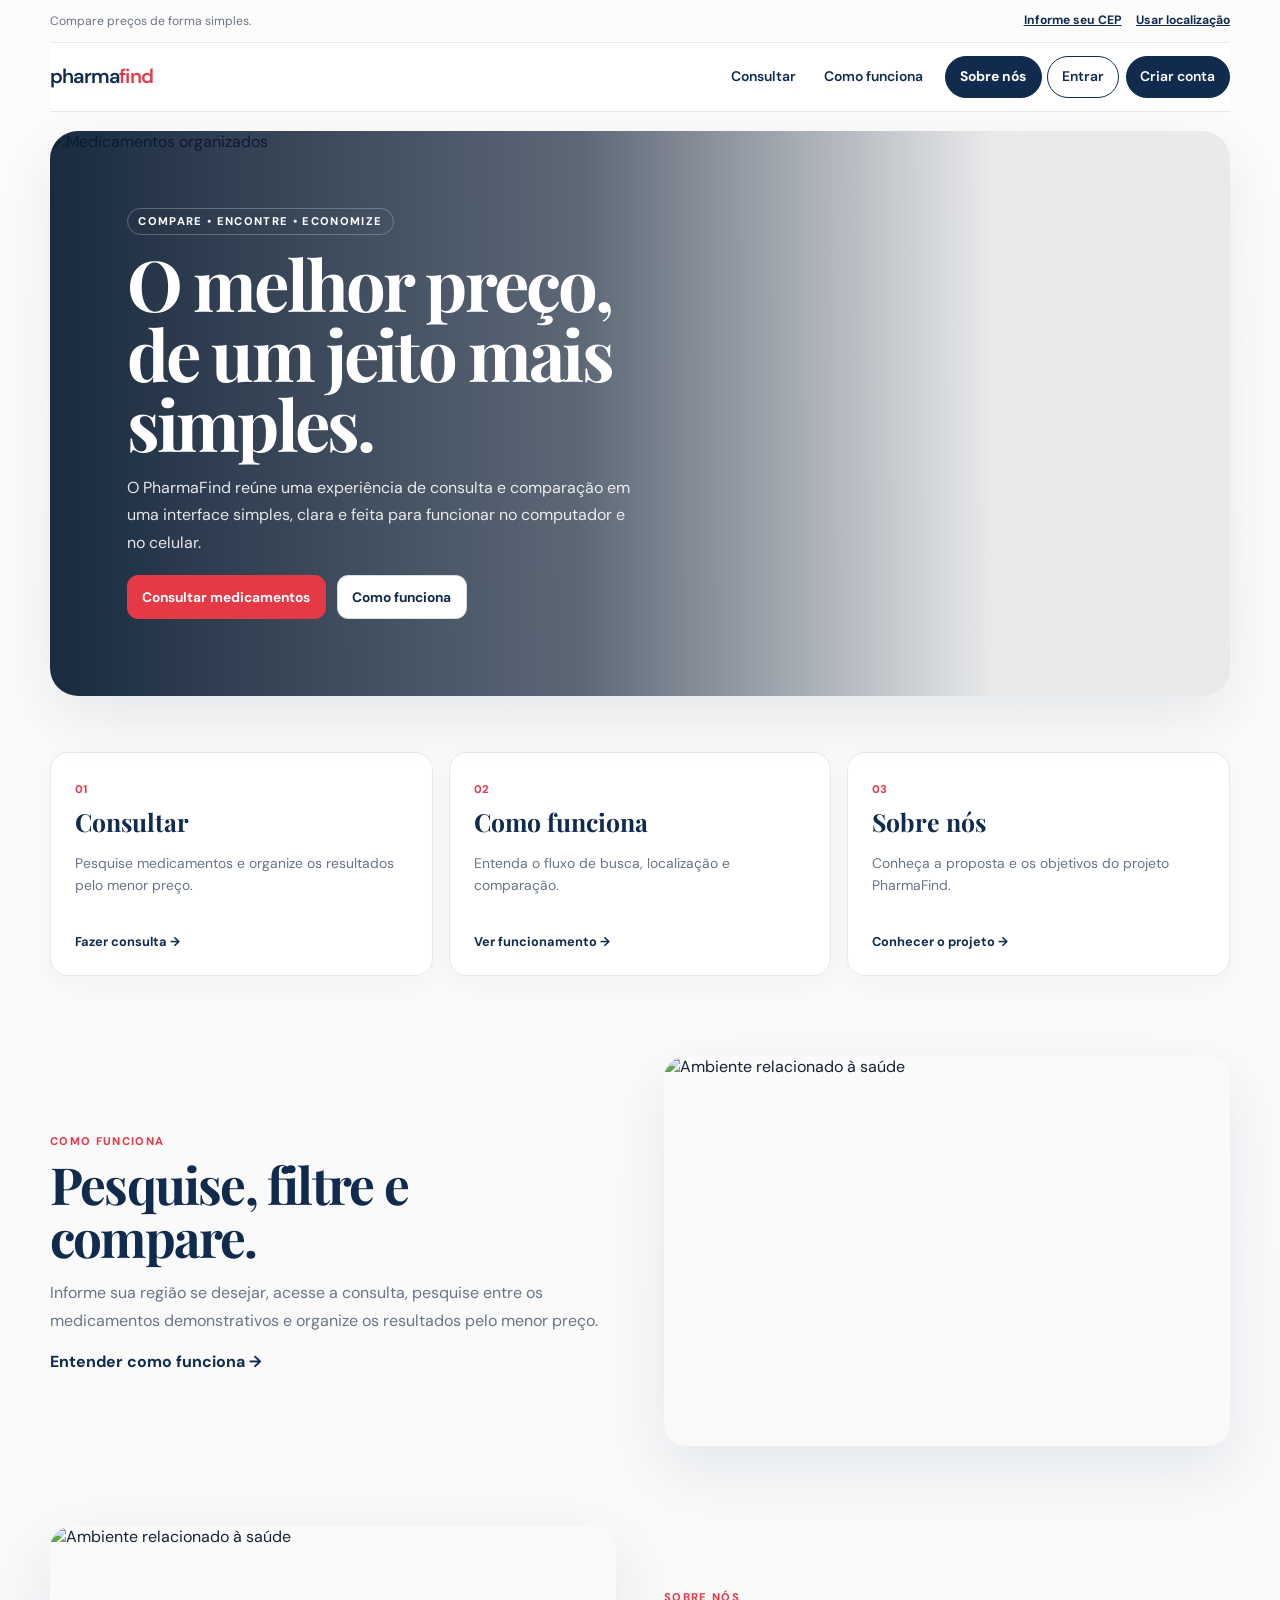
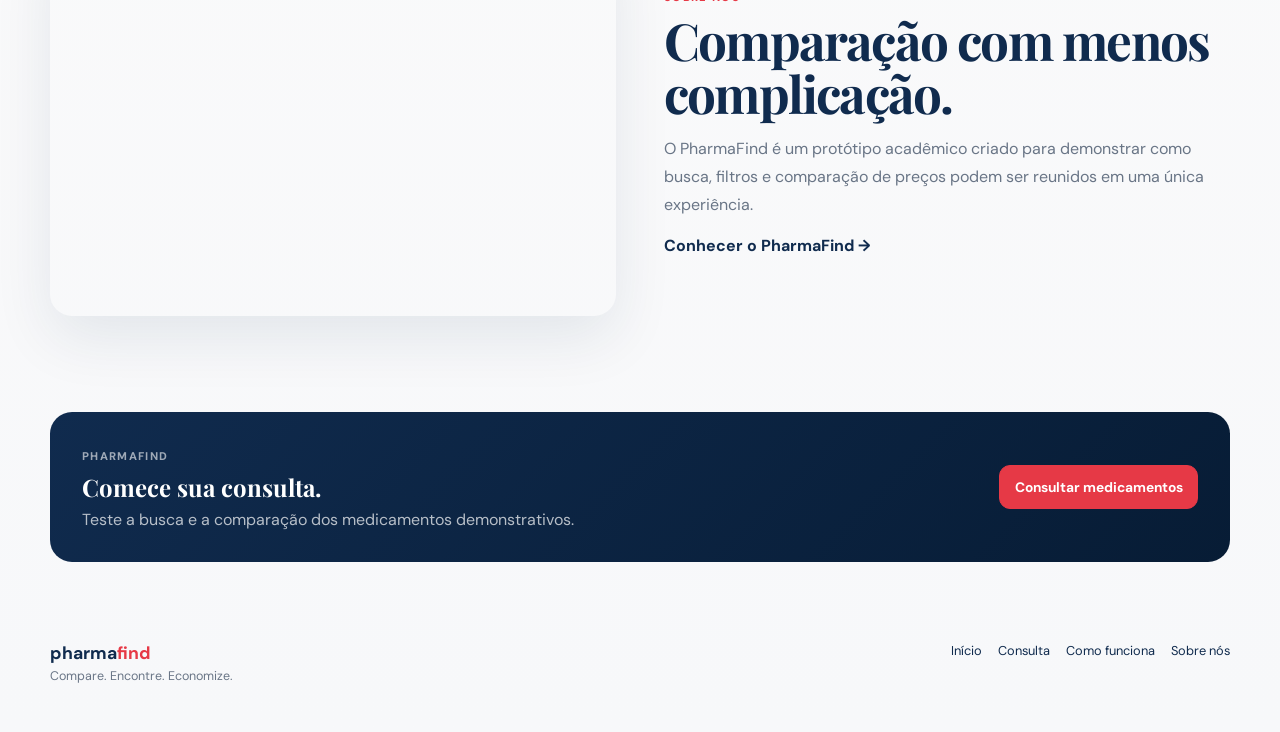
==== commit bb1c97f8: "ajustes" ====
--- a/index.html
+++ b/index.html
@@ -111,6 +111,11 @@
           </a>
         </li>
 
+        <li class="auth-actions">
+          <a class="auth-login-button" href="login.html">Entrar</a>
+          <a class="auth-signup-button" href="conta.html">Criar conta</a>
+        </li>
+
       </ul>
 
 
@@ -145,6 +150,9 @@
       <a href="sobre.html">
         Sobre nós
       </a>
+
+      <a class="auth-login-button" href="login.html">Entrar</a>
+      <a class="auth-signup-button" href="conta.html">Criar conta</a>
 
     </div>
 
@@ -564,6 +572,7 @@
 
   <!-- JavaScript -->
   <script src="script.js"></script>
+  <script src="auth.js"></script>
 
 </body>
 </html>
--- a/style.css
+++ b/style.css
@@ -380,6 +380,59 @@
     var(--pf-white);
 }
 
+.auth-actions {
+  display: flex;
+  align-items: center;
+  gap: 0.45rem;
+  margin-left: 0.35rem;
+}
+
+.auth-actions a,
+.auth-login-button,
+.auth-signup-button {
+  display: inline-flex;
+  align-items: center;
+  justify-content: center;
+  min-height: 42px;
+  padding: 0.55rem 0.85rem;
+  border: 1px solid var(--pf-navy);
+  border-radius: 999px;
+  color: var(--pf-navy);
+  font-size: 0.87rem;
+  font-weight: 700;
+  line-height: 1;
+  text-decoration: none;
+  white-space: nowrap;
+}
+
+.auth-signup-button {
+  background: var(--pf-navy);
+  color: var(--pf-white) !important;
+}
+
+.auth-login-button:hover,
+.auth-login-button:focus {
+  background: #f5f7fa;
+  color: var(--pf-navy);
+}
+
+.auth-signup-button:hover,
+.auth-signup-button:focus {
+  background: var(--pf-navy-dark);
+  border-color: var(--pf-navy-dark);
+  color: var(--pf-white) !important;
+}
+
+.mobile-menu .auth-login-button,
+.mobile-menu .auth-signup-button {
+  width: 100%;
+  margin-bottom: 0.4rem;
+}
+
+.mobile-menu .auth-signup-button {
+  color: var(--pf-white) !important;
+}
+
 
 /*menu do mobile */
 
@@ -1269,9 +1322,244 @@
 }
 
 
+/* login */
+
+.login-page {
+  width: min(1120px, calc(100% - 32px));
+  min-height: 100vh;
+  margin: 0 auto;
+  padding: 1.1rem 0 1.5rem;
+}
+
+.login-brand {
+  display: inline-flex;
+  margin-bottom: 1.25rem;
+}
+
+.login-shell {
+  display: grid;
+  grid-template-columns: 1.15fr 0.85fr;
+  align-items: stretch;
+  gap: 2rem;
+}
+
+.login-intro {
+  display: flex;
+  flex-direction: column;
+  justify-content: center;
+  padding: clamp(1.6rem, 3vw, 2.5rem);
+  border: 1px solid var(--pf-border);
+  border-radius: 28px;
+  background: linear-gradient(135deg, rgba(16, 43, 78, 0.97), rgba(7, 27, 49, 0.92));
+  color: var(--pf-white);
+  box-shadow: var(--pf-shadow);
+}
+
+.login-intro h1 {
+  margin: 0.9rem 0;
+  color: var(--pf-white);
+  font-family: "Playfair Display", serif;
+  font-size: clamp(2.3rem, 4vw, 4rem);
+  line-height: 1.04;
+  letter-spacing: -0.04em;
+}
+
+.login-intro p {
+  margin: 0;
+  color: rgba(255, 255, 255, 0.8);
+  line-height: 1.7;
+}
+
+.login-note {
+  display: flex;
+  align-items: center;
+  gap: 0.8rem;
+  margin-top: 1.4rem;
+  padding-top: 1rem;
+  border-top: 1px solid rgba(255, 255, 255, 0.12);
+}
+
+.login-note span {
+  display: inline-grid;
+  place-items: center;
+  width: 34px;
+  height: 34px;
+  border-radius: 50%;
+  background: rgba(255, 255, 255, 0.12);
+  color: var(--pf-white);
+  font-size: 1.2rem;
+  font-weight: 700;
+}
+
+.login-note p { margin: 0; }
+
+.login-card {
+  padding: clamp(1.4rem, 2vw, 2rem);
+  border: 1px solid var(--pf-border);
+  border-radius: 28px;
+  background: var(--pf-white);
+  box-shadow: var(--pf-shadow);
+}
+
+.login-card-heading { margin-bottom: 1.25rem; }
+
+.login-kicker {
+  margin: 0 0 0.4rem;
+  color: var(--pf-red);
+  font-size: 0.72rem;
+  font-weight: 800;
+  letter-spacing: 0.12em;
+  text-transform: uppercase;
+}
+
+.login-card-heading h2 {
+  margin: 0;
+  color: var(--pf-navy);
+  font-family: "Playfair Display", serif;
+  font-size: clamp(2rem, 3vw, 2.8rem);
+  line-height: 1.05;
+}
+
+.login-card-heading p {
+  margin: 0.45rem 0 0;
+  color: var(--pf-muted);
+  line-height: 1.6;
+}
+
+#loginForm {
+  display: grid;
+  gap: 0.8rem;
+}
+
+#loginForm label {
+  display: block;
+  color: var(--pf-navy);
+  font-size: 0.78rem;
+  font-weight: 700;
+}
+
+#loginForm input:not([type="checkbox"]) {
+  width: 100%;
+  min-height: 48px;
+  padding: 0.8rem 0.9rem;
+  border: 1px solid #dfe6ee;
+  border-radius: 12px;
+  background: #f9fafc;
+  color: var(--pf-text);
+  font: inherit;
+}
+
+#loginForm input:not([type="checkbox"]):focus {
+  outline: none;
+  border-color: rgba(230, 57, 70, 0.7);
+  box-shadow: 0 0 0 4px rgba(230, 57, 70, 0.12);
+}
+
+.field-error {
+  min-height: 1em;
+  color: var(--pf-red);
+  font-size: 0.72rem;
+}
+
+.password-label-row {
+  display: flex;
+  align-items: center;
+  justify-content: space-between;
+  gap: 0.7rem;
+}
+
+.password-label-row a {
+  color: var(--pf-red);
+  font-size: 0.74rem;
+  font-weight: 600;
+  text-decoration: none;
+}
+
+.password-field { position: relative; }
+
+.password-field input { padding-right: 86px !important; }
+
+.password-toggle {
+  position: absolute;
+  top: 50%;
+  right: 10px;
+  transform: translateY(-50%);
+  border: 0;
+  background: transparent;
+  color: var(--pf-navy);
+  font: inherit;
+  font-size: 0.72rem;
+  font-weight: 700;
+  cursor: pointer;
+}
+
+.remember-me {
+  display: inline-flex;
+  align-items: center;
+  gap: 0.55rem;
+  margin-top: 0.15rem;
+  color: var(--pf-muted);
+  font-size: 0.82rem;
+}
+
+.remember-me input {
+  width: 16px;
+  height: 16px;
+  accent-color: var(--pf-red);
+}
+
+.login-submit {
+  width: 100%;
+  margin-top: 0.5rem;
+}
+
+.login-status {
+  min-height: 1.2em;
+  margin: 0.45rem 0 0;
+  color: var(--pf-muted);
+  font-size: 0.8rem;
+}
+
+.create-account {
+  margin: 1.2rem 0 0;
+  color: var(--pf-muted);
+  font-size: 0.8rem;
+  text-align: center;
+}
+
+.create-account a {
+  color: var(--pf-navy);
+  font-weight: 700;
+  text-decoration: none;
+}
+
+.login-footer {
+  display: flex;
+  align-items: center;
+  justify-content: space-between;
+  gap: 1rem;
+  padding-top: 1.1rem;
+  color: var(--pf-muted);
+  font-size: 0.78rem;
+}
+
+.login-footer a {
+  color: var(--pf-navy);
+  font-weight: 600;
+  text-decoration: none;
+}
+
 /* tablets */
 
 @media (max-width: 850px) {
+  .login-shell {
+    grid-template-columns: 1fr;
+  }
+
+  .login-intro {
+    min-height: 280px;
+  }
+
   .desktop-menu {
     display:
       none !important;
@@ -1572,4 +1860,213 @@
     transition:
       none !important;
   }
+}
+
+/* cadastro */
+
+.account-page {
+  min-height: 100vh;
+}
+
+.account-layout {
+  display: grid;
+  grid-template-columns: minmax(0, 1fr) minmax(360px, 500px);
+  gap: clamp(2rem, 7vw, 7rem);
+  align-items: center;
+  min-height: 620px;
+  padding: 4rem 0 5rem;
+}
+
+.account-intro {
+  max-width: 590px;
+}
+
+.account-kicker,
+.account-step {
+  color: var(--pf-red);
+  font-size: 0.72rem;
+  font-weight: 800;
+  letter-spacing: 0.12em;
+}
+
+.account-intro h1 {
+  margin: 0.7rem 0 1.2rem;
+  color: var(--pf-navy);
+  font-family: "Playfair Display", serif;
+  font-size: clamp(2.8rem, 5vw, 5rem);
+  line-height: 1.02;
+  letter-spacing: -0.04em;
+}
+
+.account-intro > p {
+  max-width: 470px;
+  color: var(--pf-muted);
+  line-height: 1.7;
+}
+
+.account-note {
+  display: flex;
+  gap: 0.8rem;
+  align-items: flex-start;
+  max-width: 390px;
+  margin-top: 2.5rem;
+  padding-top: 1rem;
+  border-top: 1px solid var(--pf-border);
+}
+
+.account-note > span {
+  color: var(--pf-red);
+  font-size: 1.8rem;
+  font-weight: 400;
+  line-height: 1;
+}
+
+.account-note p {
+  margin: 0;
+  color: var(--pf-muted);
+  font-size: 0.82rem;
+  line-height: 1.55;
+}
+
+.account-note strong {
+  color: var(--pf-navy);
+}
+
+.account-panel {
+  padding: clamp(1.4rem, 4vw, 2.5rem);
+  background: var(--pf-white);
+  border: 1px solid var(--pf-border);
+  border-radius: 18px;
+  box-shadow: var(--pf-shadow);
+}
+
+.account-panel-heading h2 {
+  margin: 0.5rem 0 0.15rem;
+  color: var(--pf-navy);
+  font-family: "Playfair Display", serif;
+  font-size: 2rem;
+}
+
+.account-panel-heading p {
+  margin-bottom: 1.5rem;
+  color: var(--pf-muted);
+  font-size: 0.85rem;
+}
+
+.account-panel label {
+  display: block;
+  margin-bottom: 0.85rem;
+  color: var(--pf-navy);
+  font-size: 0.78rem;
+  font-weight: 700;
+}
+
+.account-panel input:not([type="checkbox"]) {
+  margin: 0.35rem 0 0;
+  background: #fcfdfe;
+  color: var(--pf-navy);
+  -webkit-text-fill-color: var(--pf-navy);
+}
+
+.account-panel input:not([type="checkbox"])::placeholder {
+  color: var(--pf-muted);
+  opacity: 1;
+}
+
+.account-fields-row {
+  display: grid;
+  grid-template-columns: repeat(2, minmax(0, 1fr));
+  gap: 0.75rem;
+}
+
+.account-consent {
+  display: flex !important;
+  gap: 0.55rem;
+  align-items: flex-start;
+  margin: 0.2rem 0 1.2rem !important;
+  color: var(--pf-muted) !important;
+  font-size: 0.72rem !important;
+  font-weight: 400 !important;
+  line-height: 1.4;
+}
+
+.account-consent input {
+  flex: 0 0 auto;
+  margin: 0.1rem 0 0;
+}
+
+.account-submit {
+  width: 100%;
+}
+
+.account-feedback {
+  min-height: 1.3rem;
+  margin: 0.8rem 0 0;
+  font-size: 0.78rem;
+  line-height: 1.4;
+  text-align: center;
+}
+
+.account-feedback.is-error { color: var(--pf-red); }
+.account-feedback.is-success { color: #176344; }
+
+.account-login {
+  margin: 1.2rem 0 0;
+  color: var(--pf-muted);
+  font-size: 0.76rem;
+  text-align: center;
+}
+
+.account-login a {
+  color: var(--pf-navy);
+  font-weight: 700;
+}
+
+.account-footer {
+  display: flex;
+  justify-content: space-between;
+  padding: 1rem 0 1.5rem;
+  border-top: 1px solid var(--pf-border);
+  color: var(--pf-muted);
+  font-size: 0.72rem;
+}
+
+@media (max-width: 800px) {
+  .account-layout {
+    grid-template-columns: 1fr;
+    min-height: 0;
+    padding: 3.5rem 0;
+  }
+
+  .account-intro h1 { font-size: clamp(2.7rem, 11vw, 4rem); }
+}
+
+@media (max-width: 560px) {
+  .account-fields-row { grid-template-columns: 1fr; gap: 0; }
+  .account-footer { gap: 1rem; flex-direction: column; }
+}
+
+nav.container-fluid a.nav-account-button {
+  display: inline-flex;
+  align-items: center;
+  justify-content: center;
+  min-height: 42px;
+  margin: 0 0 0 auto;
+  padding: 0.55rem 0.9rem;
+  border: 1px solid var(--pf-navy);
+  border-radius: 999px;
+  background: var(--pf-navy);
+  color: var(--pf-white);
+  font-size: 0.87rem;
+  font-weight: 700;
+  line-height: 1;
+  text-decoration: none;
+  white-space: nowrap;
+}
+
+nav.container-fluid a.nav-account-button:hover,
+nav.container-fluid a.nav-account-button:focus {
+  background: var(--pf-navy-dark);
+  border-color: var(--pf-navy-dark);
+  color: var(--pf-white);
 }
